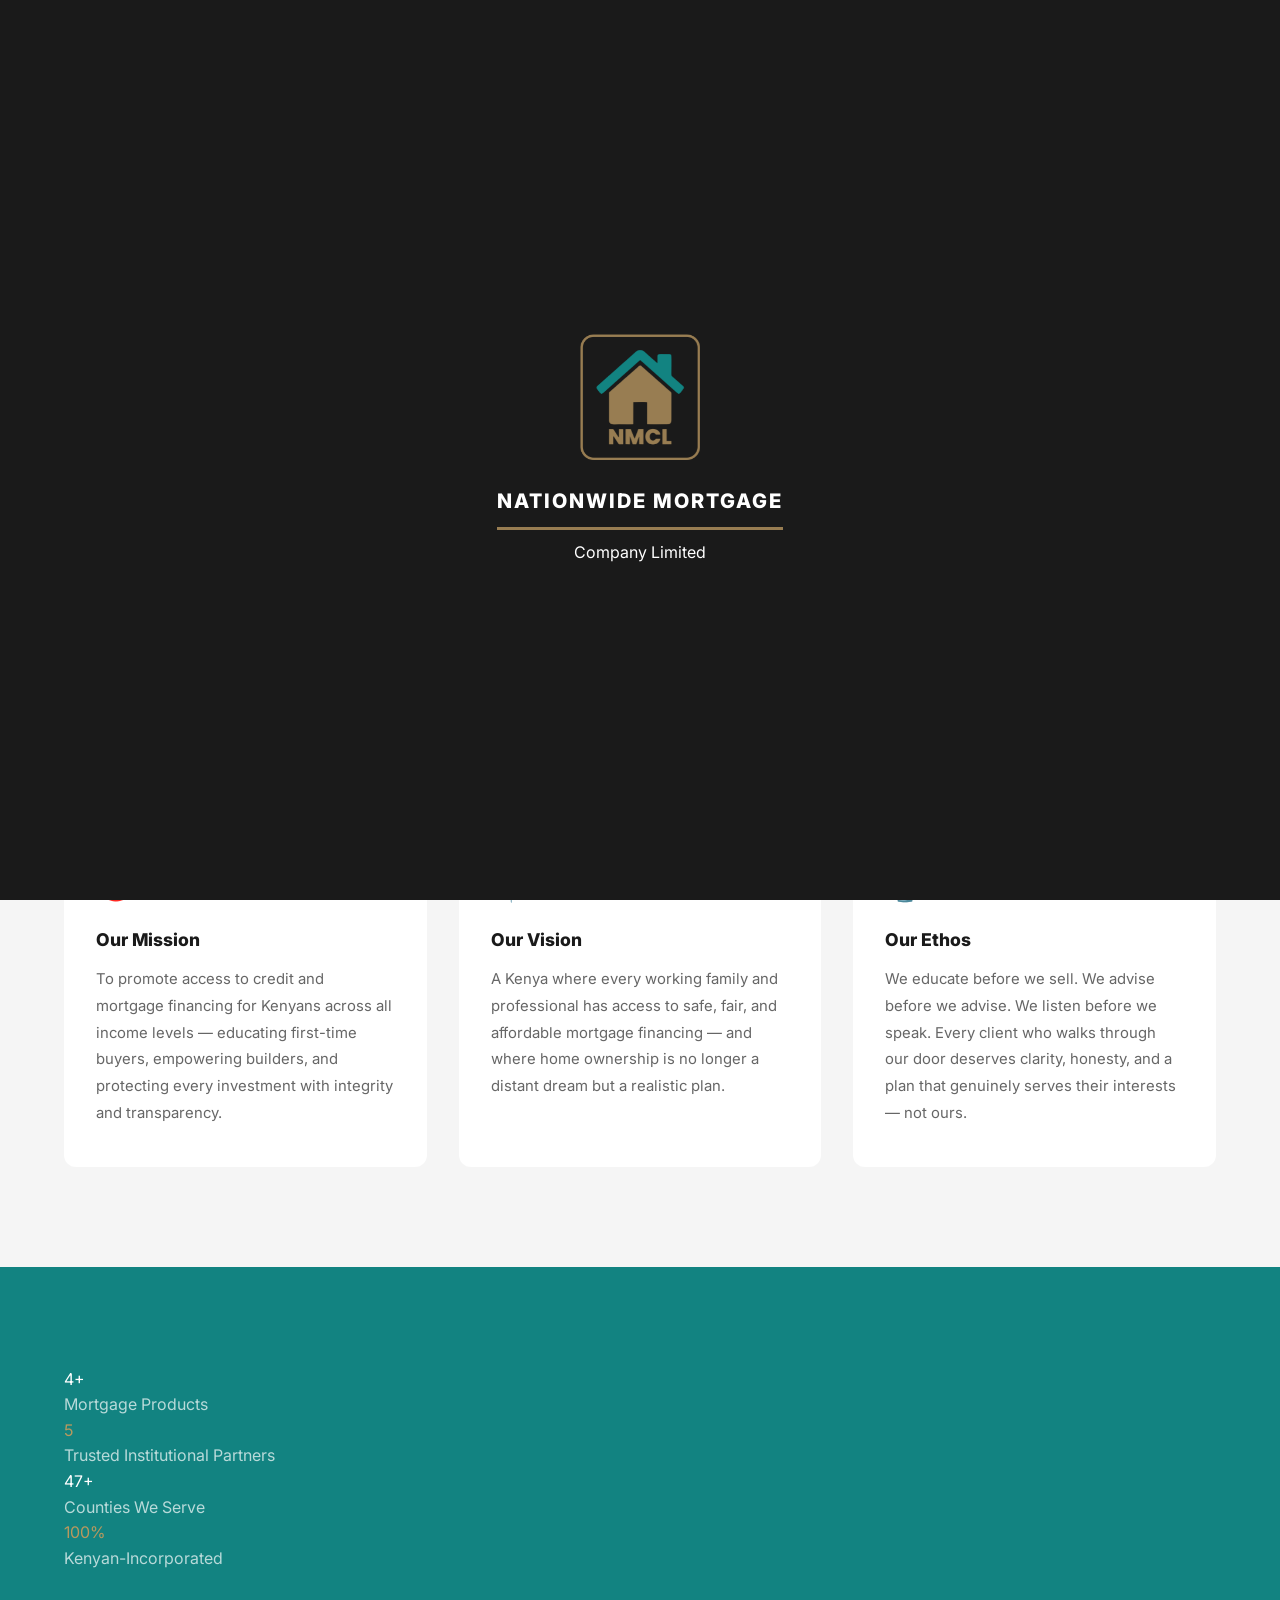
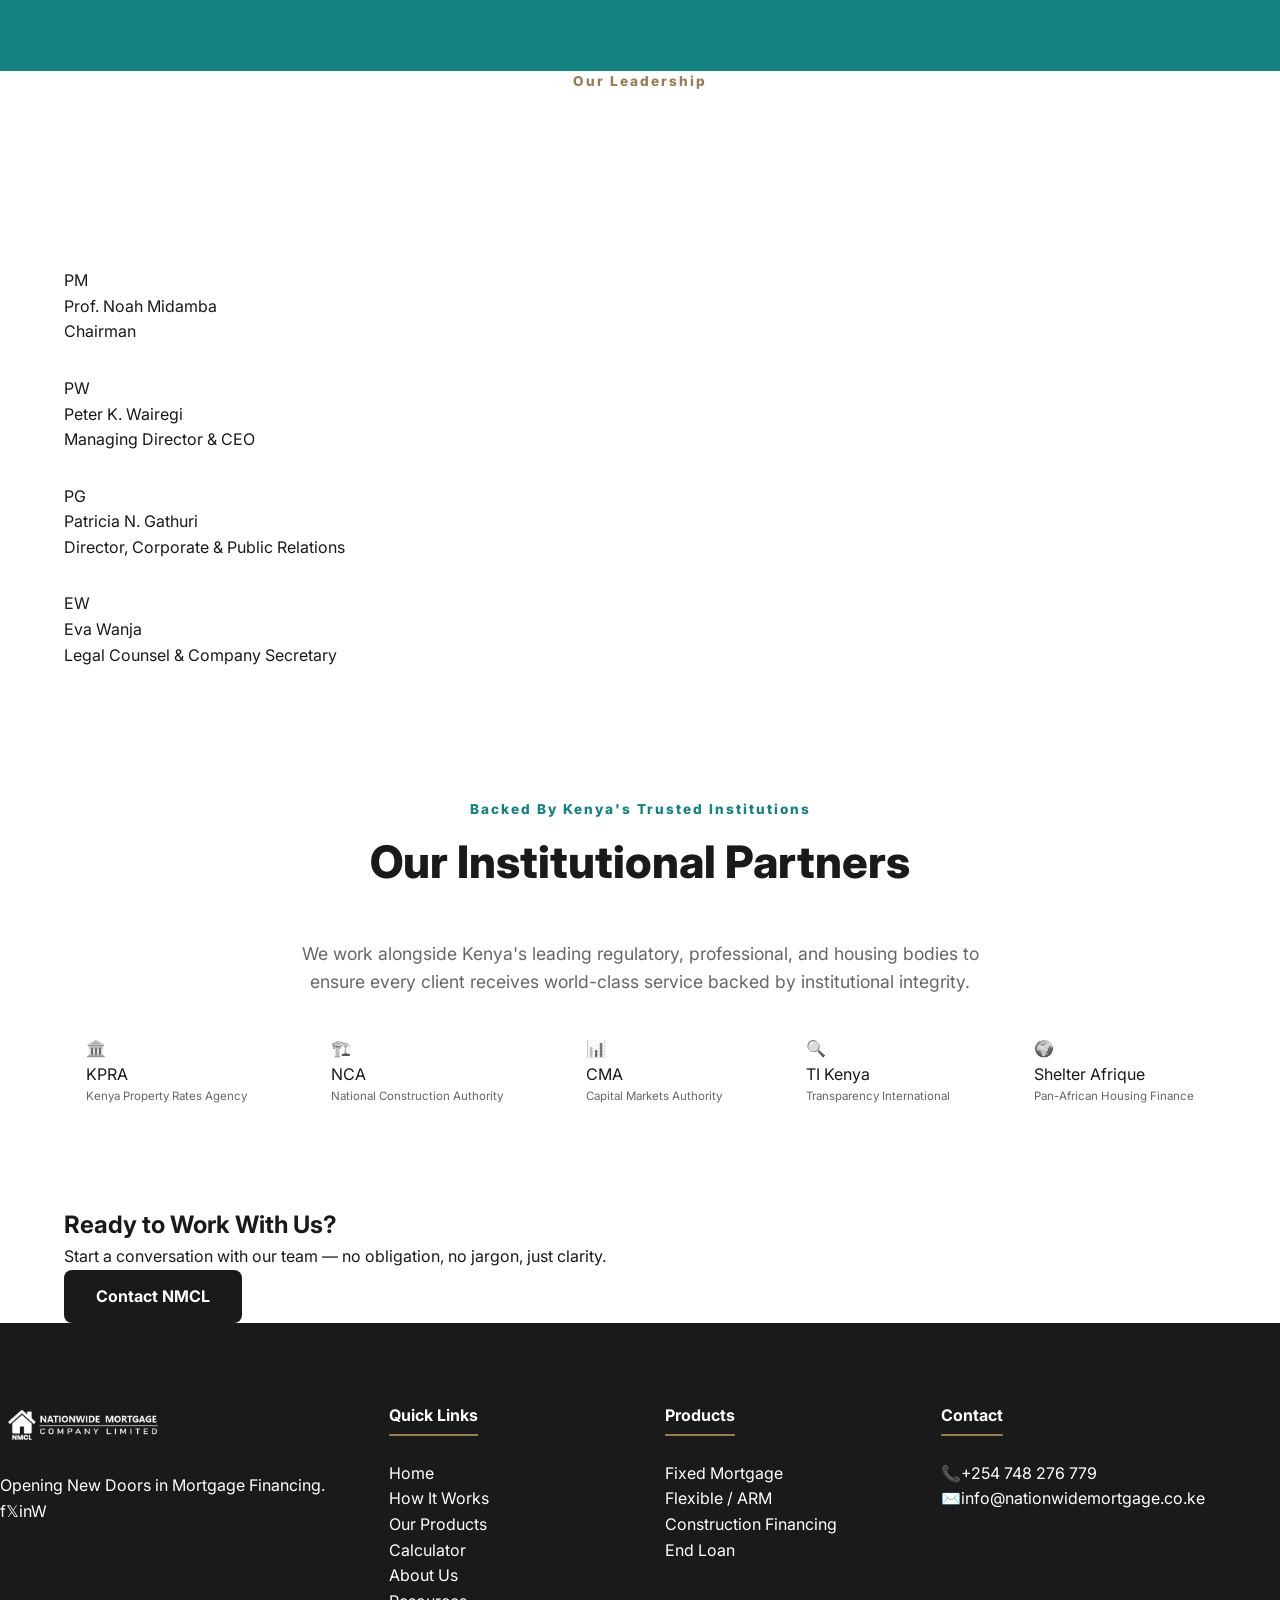
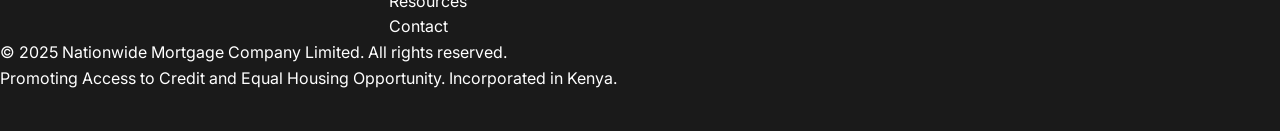
==== about.html @ 0393cfd6 "Initial commit" ====
<!DOCTYPE html>
<html lang="en">
<head>
  <meta charset="UTF-8" />
  <meta name="viewport" content="width=device-width, initial-scale=1.0" />
  <title>About Us – Nationwide Mortgage Company Limited (NMCL)</title>
  <meta name="description" content="Learn about NMCL's mission, leadership, and our commitment to helping Kenyans own homes through affordable mortgage solutions." />
  <link rel="icon" href="assets/Main logo load.png" type="image/png" />
  <link rel="stylesheet" href="css/style.css" />
  <link rel="preconnect" href="https://fonts.googleapis.com">
  <link rel="preconnect" href="https://fonts.gstatic.com" crossorigin>
  <link href="https://fonts.googleapis.com/css2?family=Inter:wght@400;500;600;700;800&family=Poppins:wght@400;500;600;700;800&display=swap" rel="stylesheet">
</head>
<body>

<!-- ░░ PAGE LOADER ░░ -->
<div id="page-loader" role="status" aria-label="Loading">
  <div class="loader-logo-wrap">
    <img src="assets/Main logo load.png" alt="NMCL Logo" class="loader-main-img">
    <div class="loader-name-wrap">
      <div class="loader-company-line">Nationwide Mortgage</div>
      <span class="loader-underline"></span>
      <div class="loader-limited">Company Limited</div>
    </div>
  </div>
</div>

<!-- ░░ NAVIGATION ░░ -->
<nav id="navbar" role="navigation" aria-label="Main navigation">
  <div class="nav-inner">
    <a href="index.html" class="nav-logo" aria-label="NMCL Home">
      <img src="assets/Logo 2.png" alt="NMCL" />
    </a>
    <div class="nav-links">
      <a href="index.html">Home</a>
      <a href="how-it-works.html">How It Works</a>
      <a href="products.html">Our Products</a>
      <a href="about.html" class="active">About Us</a>
      <a href="resources.html">Resources</a>
      <a href="contact.html">Contact Us</a>
    </div>
    <div class="nav-actions">
      <a href="contact.html#qualify" class="btn-gold nav-cta">Check If I Qualify</a>
      <a href="calculator.html" class="btn-teal-outline nav-cta">Calculator</a>
    </div>
    <button class="hamburger" id="hamburger" aria-label="Open menu" aria-expanded="false">
      <span></span><span></span><span></span>
    </button>
  </div>
</nav>

<div class="mobile-menu" id="mobile-menu">
  <a href="index.html">Home</a>
  <a href="how-it-works.html">How It Works</a>
  <a href="products.html">Our Products</a>
  <a href="about.html" class="active">About Us</a>
  <a href="resources.html">Resources</a>
  <a href="contact.html">Contact</a>
  <div class="mobile-menu-actions">
    <a href="contact.html#qualify" class="btn-gold">Check If I Qualify</a>
    <a href="calculator.html" class="btn-teal-outline">Calculator</a>
  </div>
</div>

<main>
  <!-- PAGE HEADER -->
            <div style="font-size:0.85rem;font-weight:600;opacity:0.8;">Incorporated in Kenya</div>
          </div>
          <div style="background:var(--gold);border-radius:var(--radius);padding:32px 24px;color:var(--white);text-align:center;">
            <div style="font-size:2.5rem;font-weight:900;margin-bottom:8px;">🏠</div>
            <div style="font-size:0.85rem;font-weight:600;opacity:0.85;">First-Time Buyer Focus</div>
          </div>
          <div style="background:var(--grey-bg);border-radius:var(--radius);padding:32px 24px;text-align:center;">
            <div style="font-size:2.5rem;font-weight:900;margin-bottom:8px;">📚</div>
            <div style="font-size:0.85rem;font-weight:600;color:var(--grey-text);">Education First</div>
          </div>
          <div style="background:var(--dark);border-radius:var(--radius);padding:32px 24px;color:var(--white);text-align:center;">
            <div style="font-size:2.5rem;font-weight:900;margin-bottom:8px;">🛡️</div>
            <div style="font-size:0.85rem;font-weight:600;opacity:0.8;">Fully Protected</div>
          </div>
        </div>
      </div>
    </div>
  </section>

  <!-- MISSION VISION ETHOS -->
  <section class="section" style="background:var(--grey-bg);">
    <div class="container">
      <div class="text-center reveal">
        <p class="section-label">Our Foundation</p>
        <h2 class="section-title">Mission, Vision &amp; Ethos</h2>
      </div>
      <div style="display:grid;grid-template-columns:repeat(3,1fr);gap:32px;margin-top:48px;" class="reveal">
        <div style="background:var(--white);border-radius:var(--radius);padding:40px 32px;border-top:4px solid var(--teal);">
          <div style="font-size:2rem;margin-bottom:16px;">🎯</div>
          <h3 style="font-size:1.1rem;font-weight:800;color:var(--dark);margin-bottom:12px;">Our Mission</h3>
          <p style="color:var(--grey-text);line-height:1.8;font-size:0.93rem;">To promote access to credit and mortgage financing for Kenyans across all income levels — educating first-time buyers, empowering builders, and protecting every investment with integrity and transparency.</p>
        </div>
        <div style="background:var(--white);border-radius:var(--radius);padding:40px 32px;border-top:4px solid var(--gold);">
          <div style="font-size:2rem;margin-bottom:16px;">🔭</div>
          <h3 style="font-size:1.1rem;font-weight:800;color:var(--dark);margin-bottom:12px;">Our Vision</h3>
          <p style="color:var(--grey-text);line-height:1.8;font-size:0.93rem;">A Kenya where every working family and professional has access to safe, fair, and affordable mortgage financing — and where home ownership is no longer a distant dream but a realistic plan.</p>
        </div>
        <div style="background:var(--white);border-radius:var(--radius);padding:40px 32px;border-top:4px solid var(--dark);">
          <div style="font-size:2rem;margin-bottom:16px;">⚖️</div>
          <h3 style="font-size:1.1rem;font-weight:800;color:var(--dark);margin-bottom:12px;">Our Ethos</h3>
          <p style="color:var(--grey-text);line-height:1.8;font-size:0.93rem;">We educate before we sell. We advise before we advise. We listen before we speak. Every client who walks through our door deserves clarity, honesty, and a plan that genuinely serves their interests — not ours.</p>
        </div>
      </div>
    </div>
  </section>

  <!-- STATS -->
  <section class="section" style="background:var(--teal);">
    <div class="container">
      <div class="stats-grid">
        <div class="stat-box reveal reveal-delay-1">
          <div class="stat-number" data-target="4" data-suffix="+" style="color:var(--white);">4+</div>
          <div class="stat-label" style="color:rgba(255,255,255,0.7);">Mortgage Products</div>
        </div>
        <div class="stat-box reveal reveal-delay-2">
          <div class="stat-number" data-target="5" data-suffix="" style="color:var(--gold-light);">5</div>
          <div class="stat-label" style="color:rgba(255,255,255,0.7);">Trusted Institutional Partners</div>
        </div>
        <div class="stat-box reveal reveal-delay-3">
          <div class="stat-number" data-target="47" data-suffix="+" style="color:var(--white);">47+</div>
          <div class="stat-label" style="color:rgba(255,255,255,0.7);">Counties We Serve</div>
        </div>
        <div class="stat-box reveal reveal-delay-4">
          <div class="stat-number" data-target="100" data-suffix="%" style="color:var(--gold-light);">100%</div>
          <div class="stat-label" style="color:rgba(255,255,255,0.7);">Kenyan-Incorporated</div>
        </div>
      </div>
    </div>
  </section>

  <!-- TEAM -->
  <section class="team-section" id="team">
    <div class="container">
      <div class="text-center reveal">
        <p class="section-label" style="color:var(--gold);">Our Leadership</p>
        <h2 class="section-title" style="color:var(--white);">Meet the Team Behind NMCL</h2>
        <p class="section-sub" style="color:rgba(255,255,255,0.6);margin:0 auto;">Experienced leaders committed to making mortgage financing work for every Kenyan.</p>
      </div>
      <div class="team-grid">
        <div class="team-card reveal reveal-delay-1">
          <div class="team-photo">PM</div>
          <div class="team-name">Prof. Noah Midamba</div>
          <div class="team-title">Chairman</div>
          <p style="font-size:0.82rem;color:rgba(255,255,255,0.5);margin-top:10px;line-height:1.6;">Providing strategic oversight and institutional direction for NMCL's growth and governance.</p>
        </div>
        <div class="team-card reveal reveal-delay-2">
          <div class="team-photo">PW</div>
          <div class="team-name">Peter K. Wairegi</div>
          <div class="team-title">Managing Director &amp; CEO</div>
          <p style="font-size:0.82rem;color:rgba(255,255,255,0.5);margin-top:10px;line-height:1.6;">Leading NMCL's daily operations, product development, and mission to expand access to mortgage credit in Kenya.</p>
        </div>
        <div class="team-card reveal reveal-delay-3">
          <div class="team-photo">PG</div>
          <div class="team-name">Patricia N. Gathuri</div>
          <div class="team-title">Director, Corporate &amp; Public Relations</div>
          <p style="font-size:0.82rem;color:rgba(255,255,255,0.5);margin-top:10px;line-height:1.6;">Driving NMCL's brand, stakeholder relationships, and public engagement across Kenya.</p>
        </div>
        <div class="team-card reveal reveal-delay-4">
          <div class="team-photo">EW</div>
          <div class="team-name">Eva Wanja</div>
          <div class="team-title">Legal Counsel &amp; Company Secretary</div>
          <p style="font-size:0.82rem;color:rgba(255,255,255,0.5);margin-top:10px;line-height:1.6;">Ensuring full legal compliance, governance integrity, and client protection across all NMCL operations.</p>
        </div>
      </div>
    </div>
  </section>

  <!-- PARTNERS -->
  <section class="section" style="background:var(--white);">
    <div class="container">
      <div class="text-center reveal">
        <p class="section-label">Backed By Kenya's Trusted Institutions</p>
        <h2 class="section-title">Our Institutional Partners</h2>
        <p class="section-sub">We work alongside Kenya's leading regulatory, professional, and housing bodies to ensure every client receives world-class service backed by institutional integrity.</p>
      </div>
      <div class="partners-strip reveal" style="margin-top:40px;">
        <div class="partner-badge"><div class="partner-icon">🏛️</div><div class="partner-name">KPRA</div><div style="font-size:0.72rem;color:var(--grey-text);text-align:center;">Kenya Property Rates Agency</div></div>
        <div class="partner-badge"><div class="partner-icon">🏗️</div><div class="partner-name">NCA</div><div style="font-size:0.72rem;color:var(--grey-text);text-align:center;">National Construction Authority</div></div>
        <div class="partner-badge"><div class="partner-icon">📊</div><div class="partner-name">CMA</div><div style="font-size:0.72rem;color:var(--grey-text);text-align:center;">Capital Markets Authority</div></div>
        <div class="partner-badge"><div class="partner-icon">🔍</div><div class="partner-name">TI Kenya</div><div style="font-size:0.72rem;color:var(--grey-text);text-align:center;">Transparency International</div></div>
        <div class="partner-badge"><div class="partner-icon">🌍</div><div class="partner-name">Shelter Afrique</div><div style="font-size:0.72rem;color:var(--grey-text);text-align:center;">Pan-African Housing Finance</div></div>
      </div>
    </div>
  </section>

  <!-- CTA -->
  <section class="cta-section">
    <div class="container reveal">
      <h2>Ready to Work With Us?</h2>
      <p>Start a conversation with our team — no obligation, no jargon, just clarity.</p>
      <a href="contact.html" class="btn-dark">Contact NMCL</a>
    </div>
  </section>

  <!-- FOOTER -->
  <footer class="footer">
    <div class="footer-grid">
      <div><div class="footer-logo"><img src="assets/Logo 2.png" alt="NMCL" style="filter:brightness(0) invert(1);height:44px;" /></div><p class="footer-tagline">Opening New Doors in Mortgage Financing.</p><div class="footer-social"><a href="#" class="social-btn">f</a><a href="#" class="social-btn">𝕏</a><a href="#" class="social-btn">in</a><a href="#" class="social-btn">W</a></div></div>
      <div class="footer-col"><h4>Quick Links</h4><ul><li><a href="index.html">Home</a></li><li><a href="how-it-works.html">How It Works</a></li><li><a href="products.html">Our Products</a></li><li><a href="calculator.html">Calculator</a></li><li><a href="about.html" class="active">About Us</a></li><li><a href="resources.html">Resources</a></li><li><a href="contact.html">Contact</a></li></ul></div>
      <div class="footer-col"><h4>Products</h4><ul><li><a href="products.html#fixed">Fixed Mortgage</a></li><li><a href="products.html#flexible">Flexible / ARM</a></li><li><a href="products.html#construction">Construction Financing</a></li><li><a href="products.html#end-loan">End Loan</a></li></ul></div>
      <div class="footer-col"><h4>Contact</h4><div class="footer-contact-item"><span class="icon">📞</span><span>+254 748 276 779</span></div><div class="footer-contact-item"><span class="icon">✉️</span><span>info@nationwidemortgage.co.ke</span></div></div>
    </div>
    <div class="footer-bottom">
      <p class="footer-copy">&copy; 2025 Nationwide Mortgage Company Limited. All rights reserved.</p>
      <p class="footer-disclaimer">Promoting Access to Credit and Equal Housing Opportunity. Incorporated in Kenya.</p>
    </div>
  </footer>

  <script src="js/main.js"></script>
</body>
</html>
---- css/style.css ----
/* ========================================
   NMCL – Nationwide Mortgage Company Limited
   Modern Premium Stylesheet (Levix Inspired)
   ======================================== */

/* ── CSS Variables ── */
:root {
  --gold:        #987D52;
  --gold-light:  #b8995e;
  --teal:        #128381;
  --teal-light:  #1a9e9c;
  --teal-dark:   #0d6160;
  --dark:        #1A1A1A;
  --grey-bg:     #F5F5F5;
  --grey-mid:    #E0E0E0;
  --grey-text:   #666666;
  --white:       #FFFFFF;
  --font-main:   'Inter', 'Poppins', sans-serif;
  --radius:      12px;
  --radius-sm:   8px;
  --shadow:      0 10px 30px rgba(0,0,0,0.08);
  --transition:  all 0.3s cubic-bezier(.4,0,.2,1);
}

/* ── Reset ── */
*, *::before, *::after { box-sizing: border-box; margin: 0; padding: 0; }
html { scroll-behavior: smooth; }
body {
  font-family: var(--font-main);
  color: var(--dark);
  background: var(--white);
  line-height: 1.6;
  overflow-x: hidden;
}
img { max-width: 100%; height: auto; display: block; }
a { text-decoration: none; color: inherit; transition: var(--transition); }
ul { list-style: none; }
button { cursor: pointer; border: none; outline: none; }

/* ── Utilities ── */
.container { max-width: 1200px; margin: 0 auto; padding: 0 24px; }
.section { padding: 100px 0; }
.text-center { text-align: center; }
.reveal { opacity: 0; transform: translateY(30px); transition: 0.8s ease-out; }
.reveal.visible { opacity: 1; transform: translateY(0); }

/* ── Buttons ── */
.btn-gold {
  background: var(--gold);
  color: var(--white);
  padding: 14px 30px;
  border-radius: var(--radius-sm);
  font-weight: 700;
  display: inline-block;
}
.btn-gold:hover { background: var(--gold-light); transform: translateY(-3px); box-shadow: 0 10px 20px rgba(152,125,82,0.3); }

.btn-teal-outline {
  border: 2px solid var(--teal);
  color: var(--teal);
  padding: 12px 28px;
  border-radius: var(--radius-sm);
  font-weight: 700;
  display: inline-block;
}
.btn-teal-outline:hover { background: var(--teal); color: var(--white); transform: translateY(-3px); }
.btn-teal-outline.white { border-color: rgba(255,255,255,0.4); color: white; }
.btn-teal-outline.white:hover { border-color: var(--teal); background: var(--teal); }

.btn-dark {
  background: var(--dark);
  color: var(--white);
  padding: 14px 32px;
  border-radius: var(--radius-sm);
  font-weight: 700;
  display: inline-block;
}
.btn-dark:hover { background: #333; transform: translateY(-3px); }

/* ── PAGE LOADER ── */
#page-loader {
  position: fixed;
  inset: 0;
  background: var(--dark);
  display: flex;
  flex-direction: column;
  align-items: center;
  justify-content: center;
  z-index: 9999;
  transition: opacity 0.8s ease, visibility 0.8s ease;
}
#page-loader.fade-out { opacity: 0; visibility: hidden; }

.loader-logo-wrap {
  display: flex;
  flex-direction: column;
  align-items: center;
  justify-content: center;
  text-align: center;
}
.loader-main-img {
  animation: logoReveal 1.5s ease-out forwards;
  display: block;
  margin: 0 auto 24px;
  width: 120px;
}
@keyframes logoReveal {
  from { opacity: 0; transform: scale(0.9); }
  to { opacity: 1; transform: scale(1); }
}

.loader-name-wrap { color: white; overflow: hidden; margin: 0 auto; }
.loader-company-line { font-size: 1.25rem; font-weight: 800; letter-spacing: 2px; text-transform: uppercase; }
.loader-underline { display: block; height: 3px; background: var(--gold); width: 0; margin: 10px auto; animation: underline 1s ease 1.2s forwards; }
@keyframes underline { to { width: 100%; } }

/* ── NAVIGATION ── */
#navbar {
  position: fixed;
  top: 0; width: 100%;
  padding: 20px 0;
  z-index: 1000;
  transition: var(--transition);
}
#navbar.scrolled {
  background: rgba(255,255,255,0.95);
  backdrop-filter: blur(10px);
  padding: 12px 0;
  box-shadow: 0 4px 20px rgba(0,0,0,0.05);
}
.nav-inner { display: flex; align-items: center; justify-content: space-between; max-width: 1200px; margin: 0 auto; padding: 0 24px; }
.nav-logo img { height: 45px; }
.nav-links { display: flex; gap: 30px; }
.nav-links a { font-weight: 600; color: var(--dark); font-size: 0.95rem; }
.nav-links a:hover, .nav-links a.active { color: var(--teal); }
.nav-actions { display: flex; gap: 15px; }

/* ── HERO ── */
.hero {
  height: 100vh;
  display: flex;
  align-items: center;
  position: relative;
  background: #0d1a1a;
  color: white;
}
.hero-overlay {
  position: absolute;
  inset: 0;
  background: url('../assets/hero-bg.jpg') center/cover no-repeat;
  opacity: 0.3;
}
.hero-content { position: relative; z-index: 2; text-align: center; }
.hero h1 { font-size: clamp(2.5rem, 6vw, 4.5rem); font-weight: 800; line-height: 1.1; margin-bottom: 25px; }
.hero h1 .accent { color: var(--gold); }
.hero p { font-size: 1.25rem; opacity: 0.9; max-width: 650px; margin: 0 auto 40px; }
.hero-actions { display: flex; gap: 20px; justify-content: center; }

.scroll-arrow { position: absolute; bottom: 30px; left: 50%; transform: translateX(-50%); animation: bounce 2s infinite; cursor: pointer; opacity: 0.6; }
@keyframes bounce { 0%, 20%, 50%, 80%, 100% {transform: translateY(0) translateX(-50%);} 40% {transform: translateY(-10px) translateX(-50%);} 60% {transform: translateY(-5px) translateX(-50%);} }

/* ── TRUST BAR ── */
.trust-bar { background: var(--teal); color: white; padding: 25px 0; }
.trust-bar-inner { display: flex; justify-content: space-between; flex-wrap: wrap; gap: 20px; align-items: center; }
.trust-item { display: flex; align-items: center; gap: 10px; font-weight: 500; font-size: 0.9rem; }
.trust-divider { width: 1px; height: 25px; background: rgba(255,255,255,0.2); }

/* ── SECTION TITLES ── */
.section-label { color: var(--teal); font-weight: 800; letter-spacing: 2px; margin-bottom: 15px; font-size: 0.85rem; }
.section-title { font-size: clamp(1.8rem, 4vw, 2.8rem); font-weight: 800; line-height: 1.2; margin-bottom: 50px; }
.section-sub { font-size: 1.1rem; color: var(--grey-text); max-width: 700px; margin: 0 auto 40px; }

/* ── HOW IT WORKS ── */
.steps-grid { display: grid; grid-template-columns: repeat(3, 1fr); gap: 40px; }
.step-card {
  text-align: center;
  padding: 50px 30px;
  background: white;
  border-radius: var(--radius);
  box-shadow: var(--shadow);
  transition: var(--transition);
}
.step-card:hover { transform: translateY(-10px); }
.step-icon { font-size: 2.5rem; margin-bottom: 25px; }
.step-card h3 { margin-bottom: 15px; font-size: 1.25rem; font-weight: 700; color: var(--teal); }
.step-card p { color: var(--grey-text); }

/* ── PRODUCTS ── */
.products-grid { display: grid; grid-template-columns: repeat(2, 1fr); gap: 30px; }
.product-card {
  background: white;
  padding: 40px;
  border-radius: var(--radius);
  transition: var(--transition);
  border: 1px solid var(--grey-mid);
}
.product-card:hover { box-shadow: var(--shadow); border-color: transparent; transform: translateY(-5px); }
.product-icon { font-size: 2rem; margin-bottom: 20px; }
.product-card h3 { margin-bottom: 15px; font-size: 1.3rem; }
.product-card p { color: var(--grey-text); margin-bottom: 20px; }
.learn-more { color: var(--teal); font-weight: 700; display: flex; align-items: center; gap: 8px; }
.learn-more:after { content: '→'; transition: 0.3s; }
.learn-more:hover:after { transform: translateX(5px); }

/* ── CALCULATOR ── */
.calculator-section {
  position: relative;
  overflow: hidden;
}
.calc-form {
  background: rgba(255,255,255,0.05);
  border: 1px solid rgba(255,255,255,0.1);
  backdrop-filter: blur(10px);
  padding: 50px;
  border-radius: 20px;
  max-width: 900px;
  margin: 0 auto;
}
.calc-grid { display: grid; grid-template-columns: repeat(2, 1fr); gap: 30px; margin-bottom: 40px; }
.calc-field label { display: block; margin-bottom: 10px; font-weight: 600; font-size: 0.9rem; }
.calc-field input, .calc-field select {
  width: 100%;
  padding: 15px;
  border-radius: var(--radius-sm);
  border: 1px solid rgba(255,255,255,0.2);
  background: rgba(255,255,255,0.1);
  color: white;
  font-size: 1rem;
}
.calc-field select option { color: black; }

.calc-results-main {
  display: grid;
  grid-template-columns: repeat(3, 1fr);
  gap: 20px;
  border-top: 1px solid rgba(255,255,255,0.1);
  padding-top: 40px;
}
.result-box { text-align: center; }
.result-box span { font-size: 0.8rem; text-transform: uppercase; letter-spacing: 1px; opacity: 0.7; }
.result-value { font-size: 1.5rem; font-weight: 800; margin-top: 10px; color: var(--gold); }

/* ── WHY CHOOSE NMCL ── */
.features-grid { display: grid; grid-template-columns: repeat(3, 1fr); gap: 40px; }
.feature-block { text-align: center; }
.feature-icon { font-size: 3rem; margin-bottom: 25px; opacity: 0.9; }
.feature-block h3 { margin-bottom: 15px; }

/* ── AUDIENCE ── */
.audience-grid-revised { display: grid; grid-template-columns: repeat(3, 1fr); gap: 30px; }
.audience-card-full {
  background: white;
  padding: 50px 35px;
  border-radius: var(--radius);
  text-align: center;
  transition: var(--transition);
}
.audience-card-full:hover { transform: translateY(-10px); box-shadow: var(--shadow); }
.aud-icon { font-size: 3rem; margin-bottom: 25px; }
.audience-card-full h3 { margin-bottom: 15px; }
.audience-card-full p { color: var(--grey-text); margin-bottom: 30px; }
.btn-gold-sm { background: var(--gold); color: white; padding: 10px 20px; border-radius: 5px; font-weight: 700; font-size: 0.85rem; }

/* ── PARTNERS ── */
.partners-strip {
  display: flex;
  justify-content: space-around;
  align-items: center;
  flex-wrap: wrap;
  gap: 40px;
  margin-top: 40px;
  opacity: 0.5;
  filter: grayscale(1);
}
.partner-logo { font-weight: 800; font-size: 1.2rem; }

/* ── TEAM ── */
.team-grid-small { display: grid; grid-template-columns: repeat(4, 1fr); gap: 20px; }
.team-member-card {
  background: #222;
  padding: 30px 20px;
  border-radius: var(--radius);
  text-align: center;
  border: 1px solid #333;
}
.team-member-card h4 { margin-bottom: 5px; color: var(--gold); }

/* ── TESTIMONIALS ── */
.testimonial-carousel-home { max-width: 800px; margin: 0 auto; position: relative; height: 180px; }
.testimonial-item {
  position: absolute;
  top: 0; left: 0; width: 100%;
  opacity: 0; visibility: hidden;
  transition: 0.5s;
  text-align: center;
}
.testimonial-item.active { opacity: 1; visibility: visible; }
.testimonial-item p { font-size: 1.4rem; font-style: italic; margin-bottom: 20px; }
.testimonial-item span { font-weight: 700; color: var(--gold); }
.carousel-dots-home { display: flex; justify-content: center; gap: 10px; margin-top: 30px; }
.carousel-dots-home .dot { width: 8px; height: 8px; background: rgba(255,255,255,0.3); border-radius: 50%; cursor: pointer; }
.carousel-dots-home .dot.active { background: white; }

/* ── FOOTER ── */
.footer { background: var(--dark); color: white; padding: 80px 0 40px; }
.footer-grid { display: grid; grid-template-columns: 1.5fr 1fr 1fr 1.5fr; gap: 50px; }
.footer-logo { height: 50px; margin-bottom: 20px; }
.footer-logo { filter: brightness(0) invert(1); }
.footer h4 { margin-bottom: 25px; border-bottom: 2px solid var(--gold); display: inline-block; padding-bottom: 5px; }
.footer-links ul li { margin-bottom: 10px; }
.footer-links ul li a:hover { color: var(--gold); }
.footer-contact p { margin-bottom: 10px; opacity: 0.8; }
.footer-disclaimer p { font-size: 0.85rem; opacity: 0.6; line-height: 1.8; }

/* ── Responsive ── */
@media (max-width: 992px) {
  .steps-grid, .products-grid, .features-grid, .audience-grid-revised, .team-grid-small, .footer-grid { grid-template-columns: repeat(2, 1fr); }
  .calc-grid { grid-template-columns: 1fr; }
}
@media (max-width: 768px) {
  .nav-links, .nav-actions { display: none; }
  .hamburger { display: block; }
  .hero h1 { font-size: 2.8rem; }
  .steps-grid, .products-grid, .features-grid, .audience-grid-revised, .team-grid-small, .footer-grid { grid-template-columns: 1fr; }
  .calc-results-main { grid-template-columns: 1fr; }
}
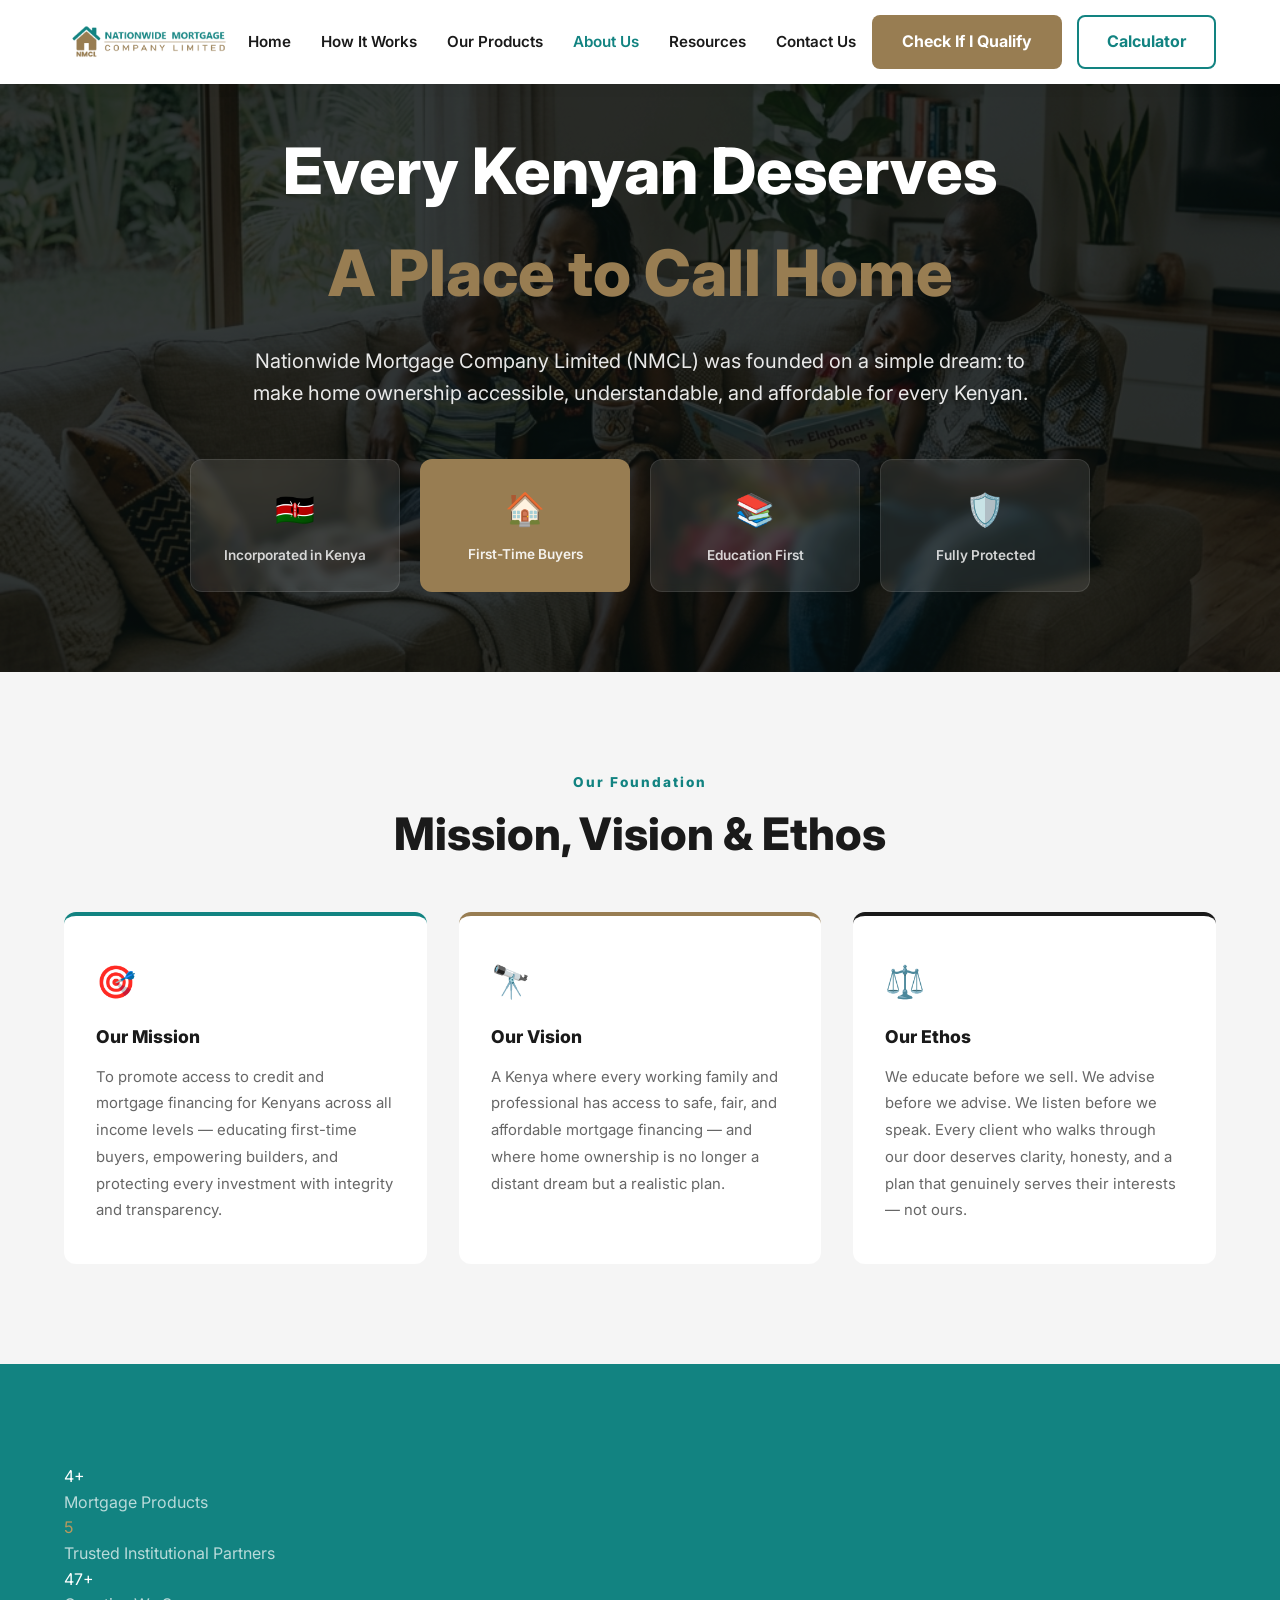
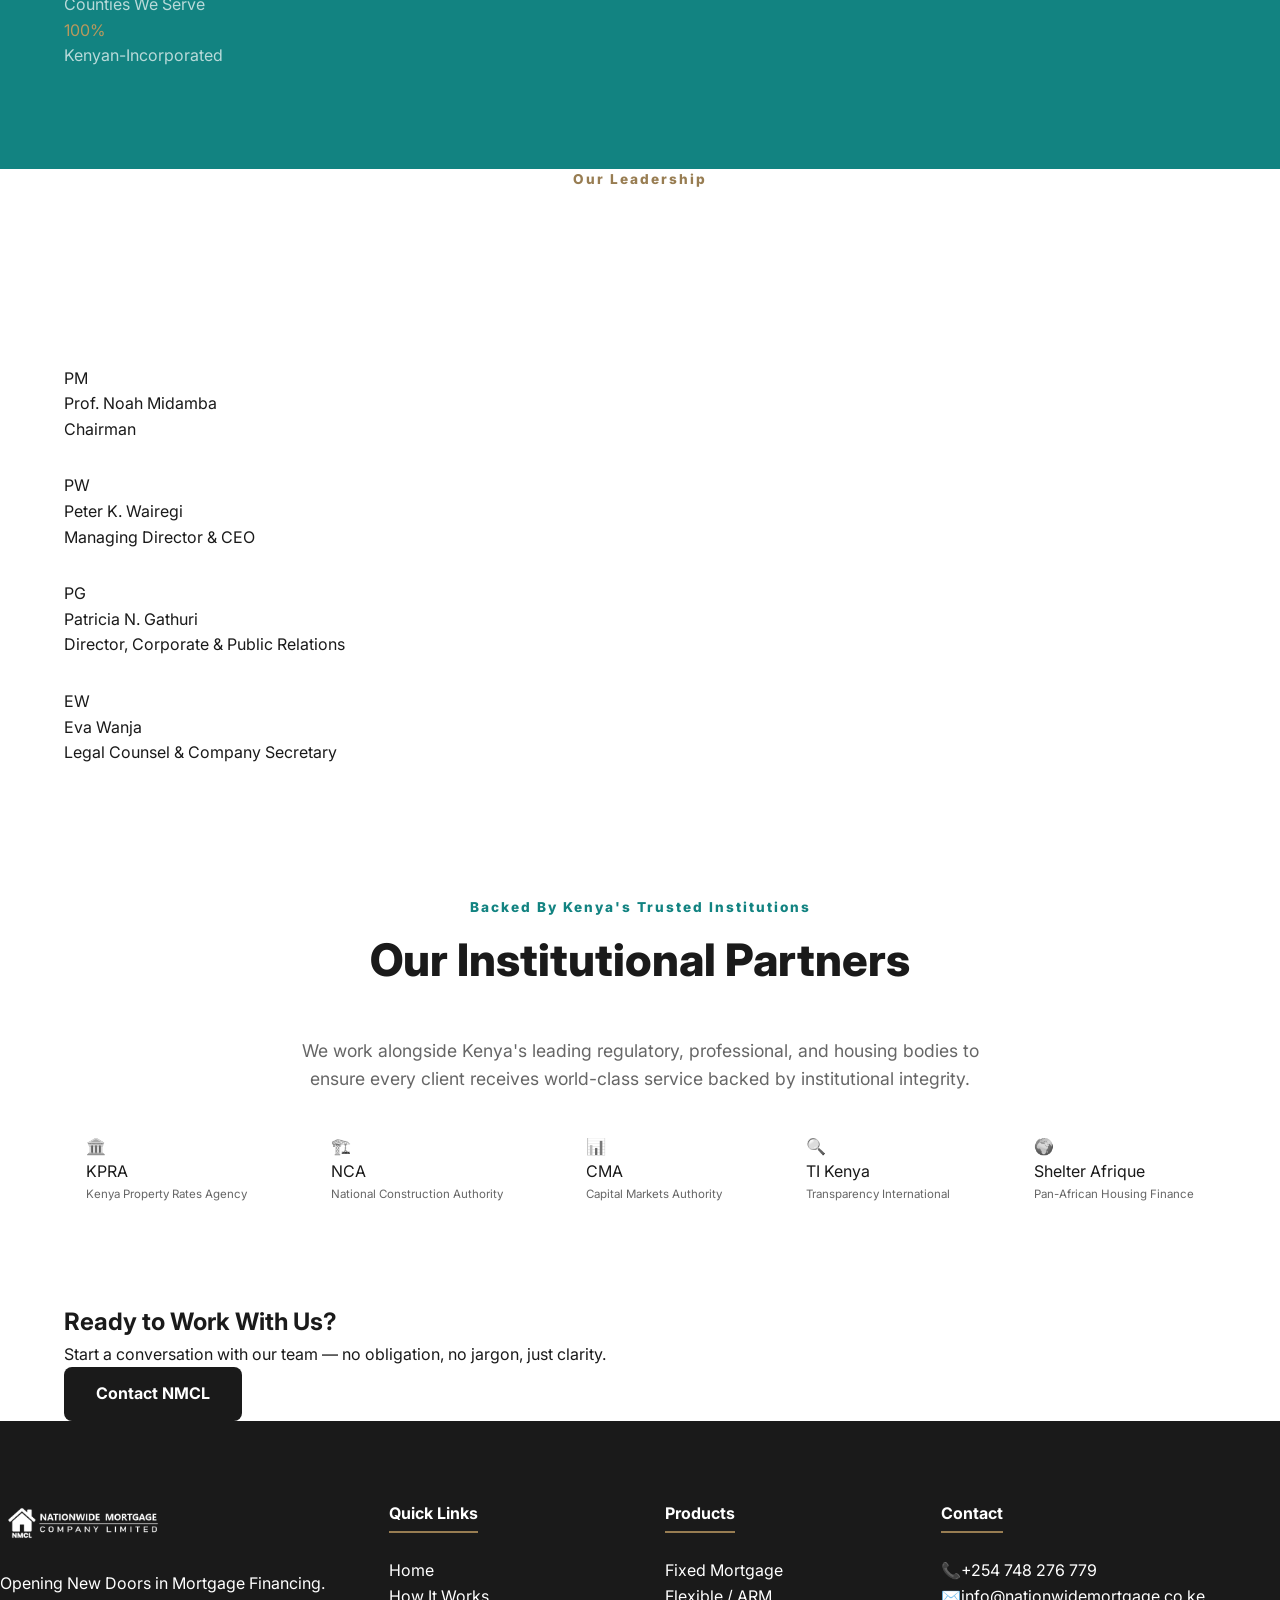
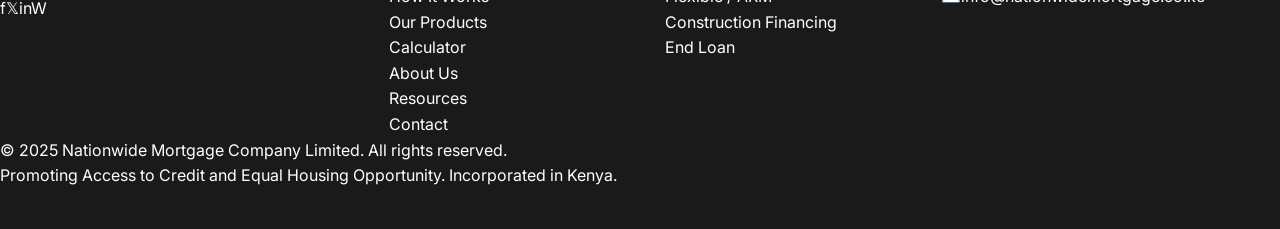
==== commit a25ae4fb: "Complete NMCL Website Revamp: Fixed navigation transparency, added standalone interactve KYC forms, " ====
--- a/about.html
+++ b/about.html
@@ -64,19 +64,29 @@
 
 <main>
   <!-- PAGE HEADER -->
-            <div style="font-size:0.85rem;font-weight:600;opacity:0.8;">Incorporated in Kenya</div>
-          </div>
-          <div style="background:var(--gold);border-radius:var(--radius);padding:32px 24px;color:var(--white);text-align:center;">
-            <div style="font-size:2.5rem;font-weight:900;margin-bottom:8px;">🏠</div>
-            <div style="font-size:0.85rem;font-weight:600;opacity:0.85;">First-Time Buyer Focus</div>
-          </div>
-          <div style="background:var(--grey-bg);border-radius:var(--radius);padding:32px 24px;text-align:center;">
-            <div style="font-size:2.5rem;font-weight:900;margin-bottom:8px;">📚</div>
-            <div style="font-size:0.85rem;font-weight:600;color:var(--grey-text);">Education First</div>
-          </div>
-          <div style="background:var(--dark);border-radius:var(--radius);padding:32px 24px;color:var(--white);text-align:center;">
-            <div style="font-size:2.5rem;font-weight:900;margin-bottom:8px;">🛡️</div>
-            <div style="font-size:0.85rem;font-weight:600;opacity:0.8;">Fully Protected</div>
+  <section class="section about-hero" style="background:#0d1a1a; color:white; padding: 120px 0 80px; position: relative; overflow: hidden;">
+    <div style="position: absolute; inset: 0; background: linear-gradient(rgba(0,0,0,0.7), rgba(0,0,0,0.7)), url('assets/family-living-room.png') center/cover no-repeat; opacity: 0.6;"></div>
+    <div class="container" style="position: relative; z-index: 2;">
+      <div class="text-center reveal">
+        <h1 style="font-size: clamp(2.5rem, 5vw, 4rem); font-weight: 800; margin-bottom: 20px;">Every Kenyan Deserves <br><span style="color:var(--gold);">A Place to Call Home</span></h1>
+        <p style="font-size: 1.25rem; opacity: 0.9; max-width: 800px; margin: 0 auto 50px;">Nationwide Mortgage Company Limited (NMCL) was founded on a simple dream: to make home ownership accessible, understandable, and affordable for every Kenyan.</p>
+        
+        <div style="display:grid; grid-template-columns: repeat(4, 1fr); gap: 20px; max-width: 900px; margin: 0 auto;">
+          <div style="background:rgba(255,255,255,0.1); backdrop-filter: blur(5px); border-radius:var(--radius); padding:24px; border: 1px solid rgba(255,255,255,0.1);">
+            <div style="font-size:2rem; margin-bottom:10px;">🇰🇪</div>
+            <div style="font-size:0.85rem; font-weight:600; opacity:0.8;">Incorporated in Kenya</div>
+          </div>
+          <div style="background:var(--gold); border-radius:var(--radius); padding:24px; color:var(--white);">
+            <div style="font-size:2rem; margin-bottom:10px;">🏠</div>
+            <div style="font-size:0.85rem; font-weight:600; opacity:0.9;">First-Time Buyers</div>
+          </div>
+          <div style="background:rgba(255,255,255,0.1); backdrop-filter: blur(5px); border-radius:var(--radius); padding:24px; border: 1px solid rgba(255,255,255,0.1);">
+            <div style="font-size:2rem; margin-bottom:10px;">📚</div>
+            <div style="font-size:0.85rem; font-weight:600; opacity:0.8;">Education First</div>
+          </div>
+          <div style="background:rgba(255,255,255,0.1); backdrop-filter: blur(5px); border-radius:var(--radius); padding:24px; border: 1px solid rgba(255,255,255,0.1);">
+            <div style="font-size:2rem; margin-bottom:10px;">🛡️</div>
+            <div style="font-size:0.85rem; font-weight:600; opacity:0.8;">Fully Protected</div>
           </div>
         </div>
       </div>
--- a/css/style.css
+++ b/css/style.css
@@ -118,15 +118,16 @@
 #navbar {
   position: fixed;
   top: 0; width: 100%;
-  padding: 20px 0;
+  background: var(--white);
+  padding: 15px 0;
   z-index: 1000;
+  box-shadow: 0 2px 15px rgba(0,0,0,0.05);
   transition: var(--transition);
 }
 #navbar.scrolled {
-  background: rgba(255,255,255,0.95);
-  backdrop-filter: blur(10px);
-  padding: 12px 0;
-  box-shadow: 0 4px 20px rgba(0,0,0,0.05);
+  padding: 10px 0;
+  background: rgba(255,255,255,0.98);
+  backdrop-filter: blur(15px);
 }
 .nav-inner { display: flex; align-items: center; justify-content: space-between; max-width: 1200px; margin: 0 auto; padding: 0 24px; }
 .nav-logo img { height: 45px; }
@@ -135,6 +136,44 @@
 .nav-links a:hover, .nav-links a.active { color: var(--teal); }
 .nav-actions { display: flex; gap: 15px; }
 
+/* ── HAMBURGER ── */
+.hamburger {
+  display: none;
+  flex-direction: column;
+  justify-content: space-between;
+  width: 30px;
+  height: 21px;
+  background: transparent;
+  cursor: pointer;
+  z-index: 1100;
+}
+.hamburger span {
+  display: block;
+  width: 100%;
+  height: 3px;
+  background: var(--dark);
+  border-radius: 10px;
+  transition: var(--transition);
+}
+
+/* ── MOBILE MENU ── */
+.mobile-menu {
+  position: fixed;
+  top: 0; right: -100%;
+  width: 80%; height: 100vh;
+  background: var(--white);
+  padding: 100px 40px;
+  display: flex;
+  flex-direction: column;
+  gap: 20px;
+  box-shadow: -10px 0 30px rgba(0,0,0,0.1);
+  transition: var(--transition);
+  z-index: 1050;
+}
+.mobile-menu.active { right: 0; }
+.mobile-menu a { font-size: 1.2rem; font-weight: 700; color: var(--dark); }
+.mobile-menu-actions { margin-top: 30px; display: flex; flex-direction: column; gap: 15px; }
+
 /* ── HERO ── */
 .hero {
   height: 100vh;
@@ -147,8 +186,7 @@
 .hero-overlay {
   position: absolute;
   inset: 0;
-  background: url('../assets/hero-bg.jpg') center/cover no-repeat;
-  opacity: 0.3;
+  background: linear-gradient(rgba(0,0,0,0.6), rgba(0,0,0,0.6)), url('../assets/hero-kenyan-home.png') center/cover no-repeat;
 }
 .hero-content { position: relative; z-index: 2; text-align: center; }
 .hero h1 { font-size: clamp(2.5rem, 6vw, 4.5rem); font-weight: 800; line-height: 1.1; margin-bottom: 25px; }
@@ -319,8 +357,34 @@
 }
 @media (max-width: 768px) {
   .nav-links, .nav-actions { display: none; }
-  .hamburger { display: block; }
+  .hamburger { display: flex; }
   .hero h1 { font-size: 2.8rem; }
   .steps-grid, .products-grid, .features-grid, .audience-grid-revised, .team-grid-small, .footer-grid { grid-template-columns: 1fr; }
   .calc-results-main { grid-template-columns: 1fr; }
 }
+
+/* ── EXTRA SECTIONS ── */
+.home-buyer-section { background: #fff; position: relative; overflow: hidden; }
+.workshop-section { background: var(--grey-bg); }
+.workshop-grid { display: grid; grid-template-columns: 1fr 1fr; gap: 60px; align-items: center; }
+.workshop-image img { border-radius: 20px; box-shadow: var(--shadow); }
+.cert-badge { display: inline-block; padding: 5px 15px; background: rgba(18, 131, 129, 0.1); color: var(--teal); border-radius: 50px; font-weight: 700; font-size: 0.8rem; margin-bottom: 20px; }
+
+/* ── MULTI-STEP LOAN FORM ── */
+.form-container { max-width: 800px; margin: 0 auto; background: white; padding: 40px; border-radius: 20px; box-shadow: var(--shadow); }
+.form-step { display: none; }
+.form-step.active { display: block; animation: fadeIn 0.5s ease; }
+@keyframes fadeIn { from { opacity: 0; transform: translateY(10px); } to { opacity: 1; transform: translateY(0); } }
+
+.form-header { text-align: center; margin-bottom: 40px; }
+.form-progress { display: flex; justify-content: center; gap: 10px; margin-bottom: 30px; }
+.progress-dot { width: 10px; height: 10px; background: var(--grey-mid); border-radius: 50%; transition: 0.3s; }
+.progress-dot.active { background: var(--teal); width: 25px; border-radius: 10px; }
+
+.form-group { margin-bottom: 25px; }
+.form-group label { display: block; font-weight: 700; margin-bottom: 10px; font-size: 0.95rem; }
+.form-group input, .form-group select, .form-group textarea {
+  width: 100%; padding: 15px; border: 1.5px solid var(--grey-mid); border-radius: var(--radius-sm); font-family: var(--font-main); font-size: 1rem;
+}
+.form-group input:focus { border-color: var(--teal); outline: none; }
+.form-nav { display: flex; justify-content: space-between; margin-top: 40px; }
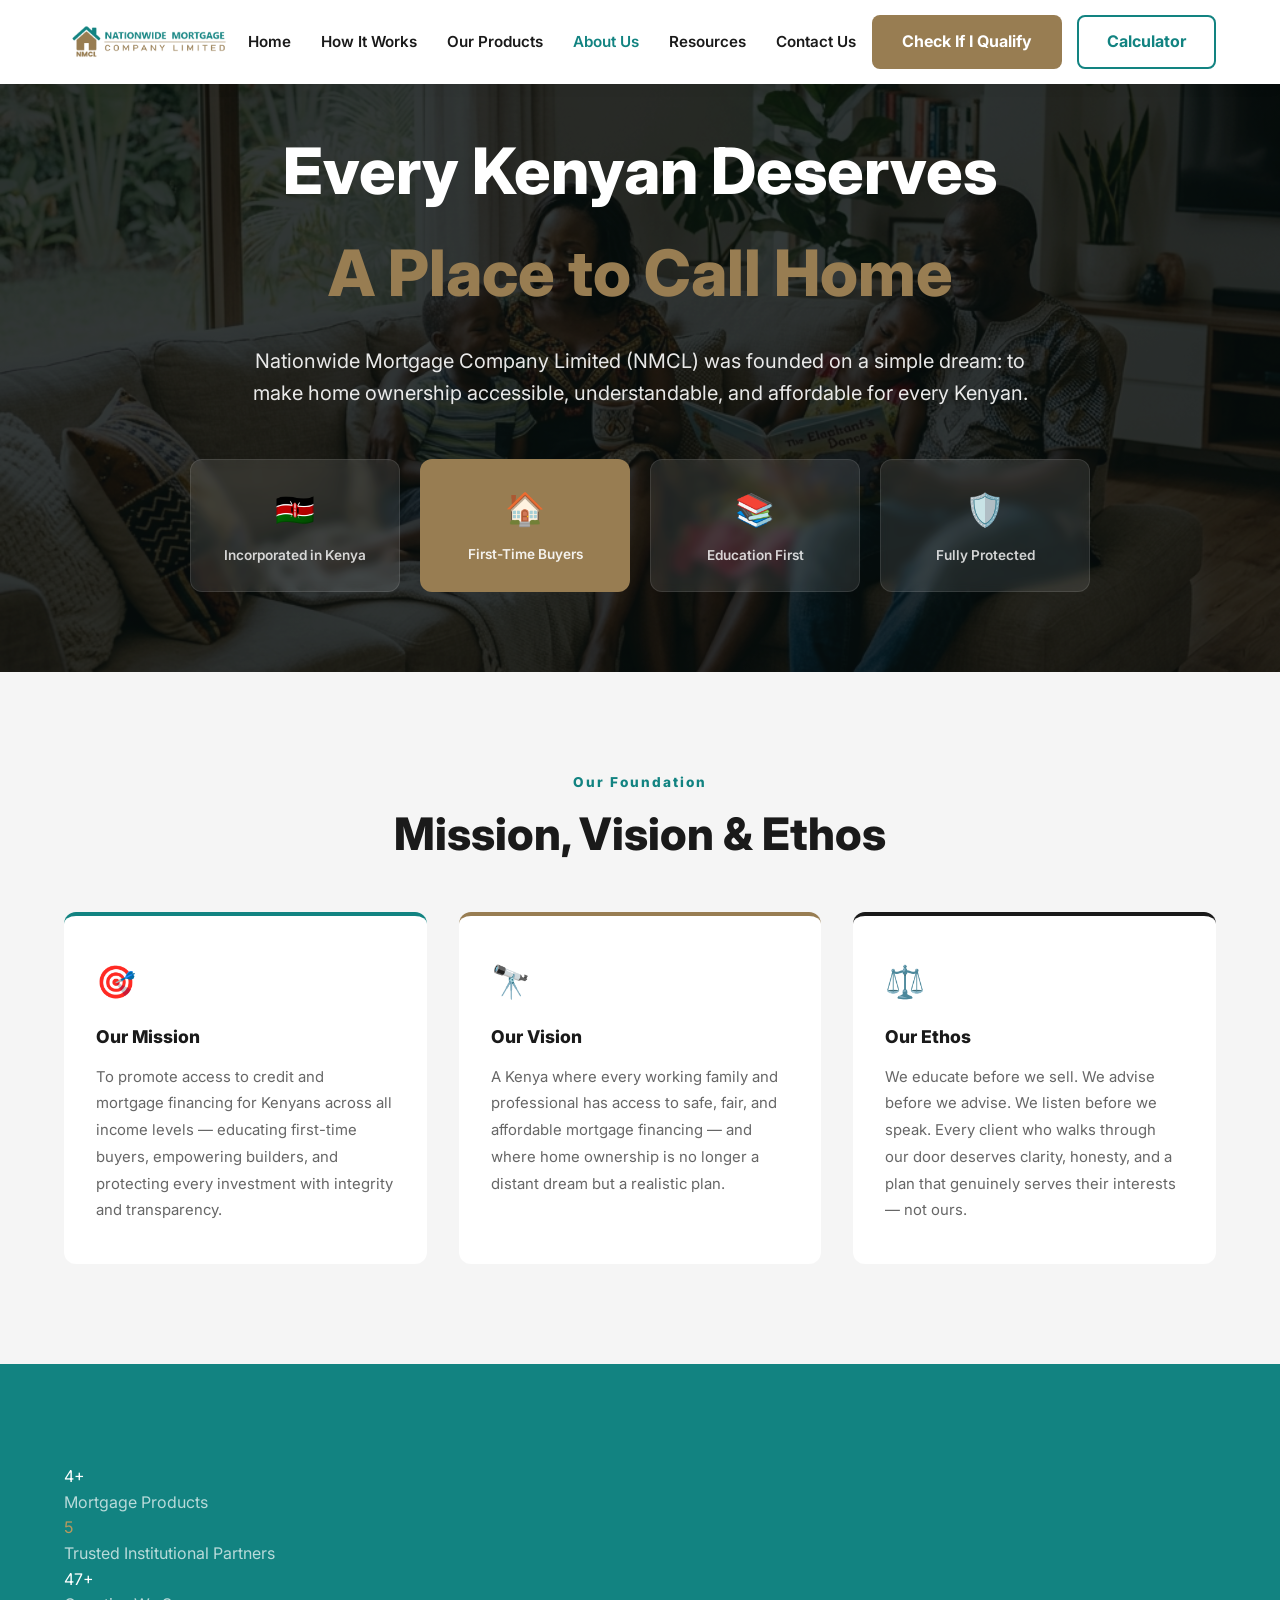
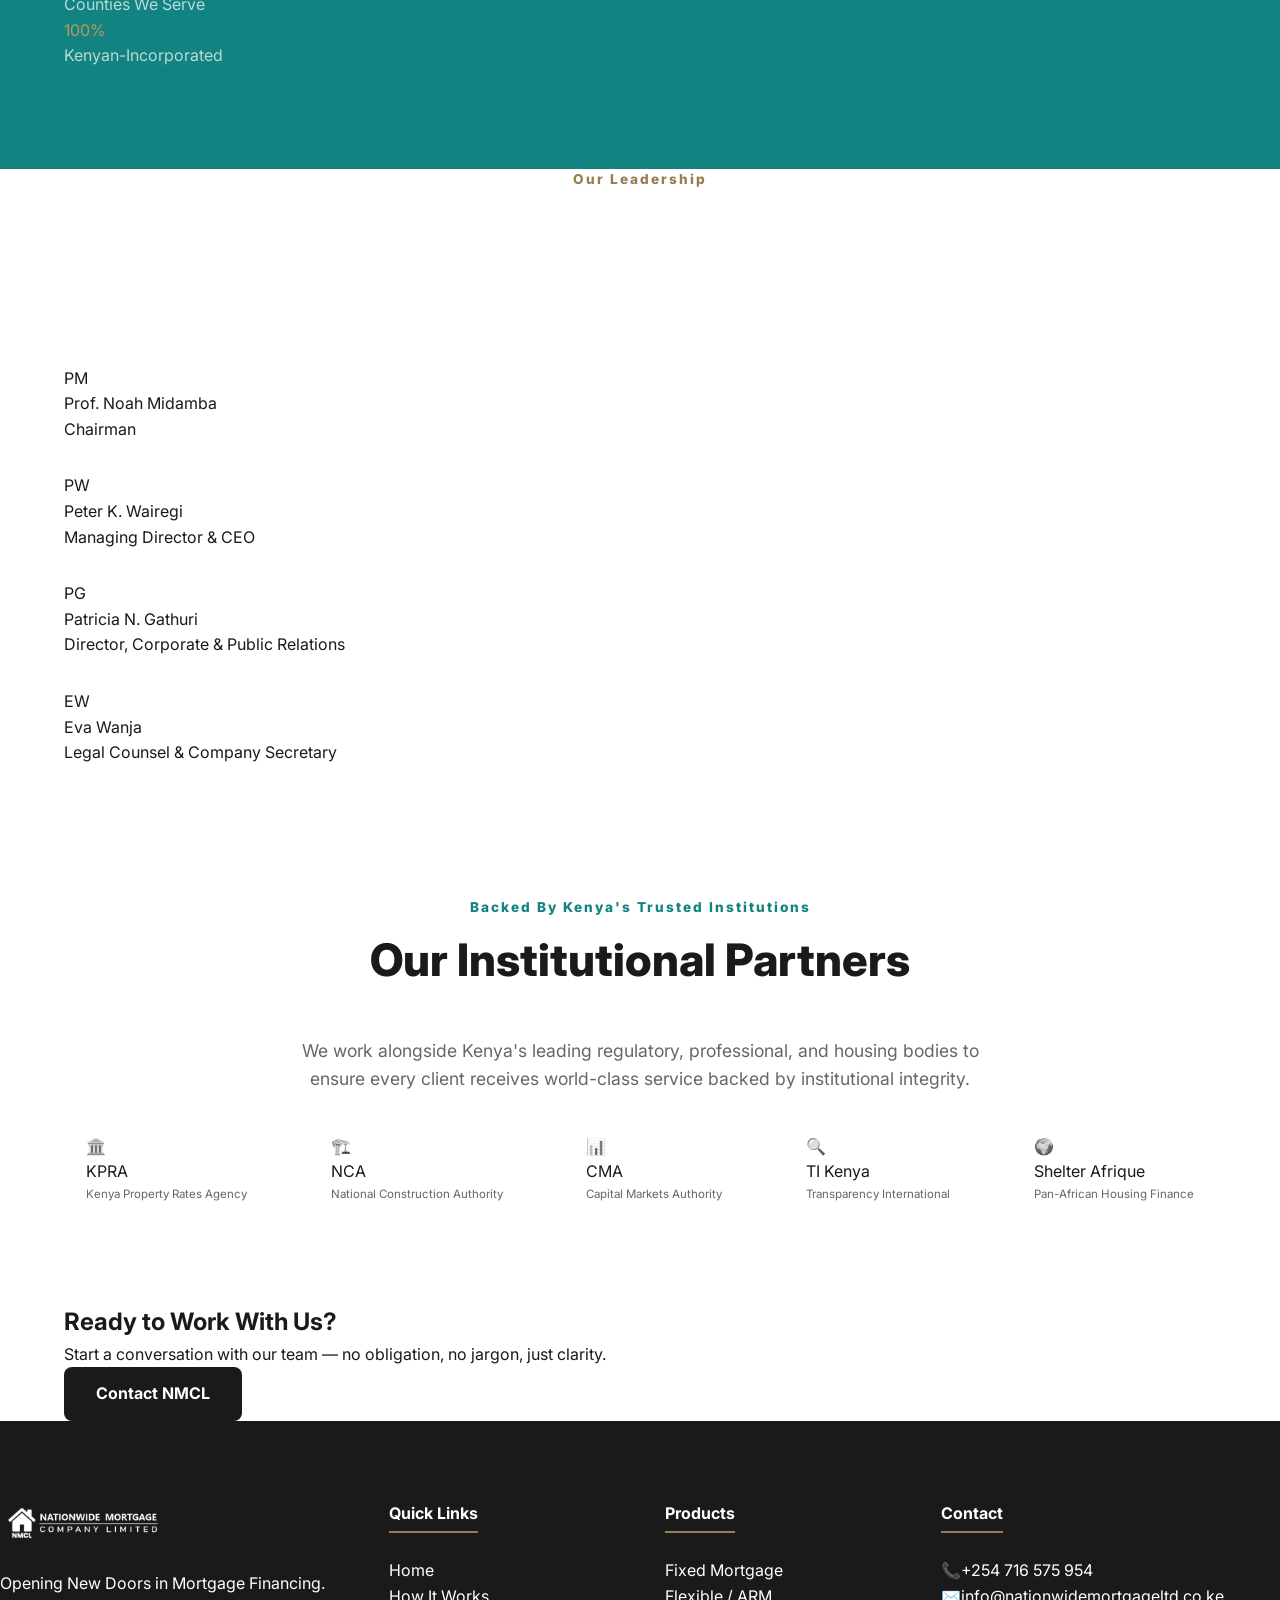
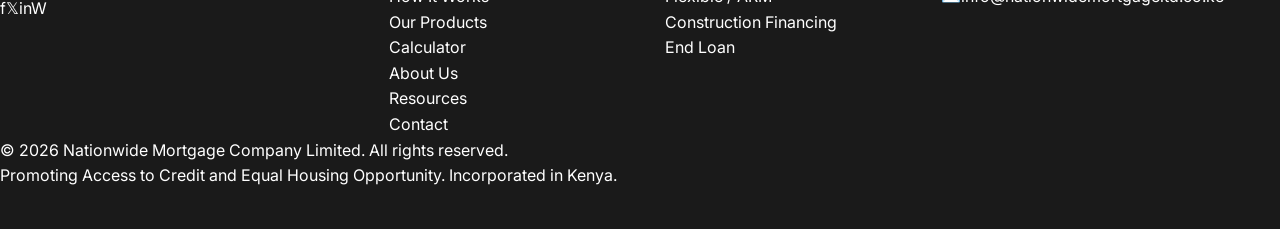
==== commit 9196179e: "update" ====
--- a/about.html
+++ b/about.html
@@ -214,10 +214,10 @@
       <div><div class="footer-logo"><img src="assets/Logo 2.png" alt="NMCL" style="filter:brightness(0) invert(1);height:44px;" /></div><p class="footer-tagline">Opening New Doors in Mortgage Financing.</p><div class="footer-social"><a href="#" class="social-btn">f</a><a href="#" class="social-btn">𝕏</a><a href="#" class="social-btn">in</a><a href="#" class="social-btn">W</a></div></div>
       <div class="footer-col"><h4>Quick Links</h4><ul><li><a href="index.html">Home</a></li><li><a href="how-it-works.html">How It Works</a></li><li><a href="products.html">Our Products</a></li><li><a href="calculator.html">Calculator</a></li><li><a href="about.html" class="active">About Us</a></li><li><a href="resources.html">Resources</a></li><li><a href="contact.html">Contact</a></li></ul></div>
       <div class="footer-col"><h4>Products</h4><ul><li><a href="products.html#fixed">Fixed Mortgage</a></li><li><a href="products.html#flexible">Flexible / ARM</a></li><li><a href="products.html#construction">Construction Financing</a></li><li><a href="products.html#end-loan">End Loan</a></li></ul></div>
-      <div class="footer-col"><h4>Contact</h4><div class="footer-contact-item"><span class="icon">📞</span><span>+254 748 276 779</span></div><div class="footer-contact-item"><span class="icon">✉️</span><span>info@nationwidemortgage.co.ke</span></div></div>
+      <div class="footer-col"><h4>Contact</h4><div class="footer-contact-item"><span class="icon">📞</span><span>+254 716 575 954</span></div><div class="footer-contact-item"><span class="icon">✉️</span><span>info@nationwidemortgageltd.co.ke</span></div></div>
     </div>
     <div class="footer-bottom">
-      <p class="footer-copy">&copy; 2025 Nationwide Mortgage Company Limited. All rights reserved.</p>
+      <p class="footer-copy">&copy; 2026 Nationwide Mortgage Company Limited. All rights reserved.</p>
       <p class="footer-disclaimer">Promoting Access to Credit and Equal Housing Opportunity. Incorporated in Kenya.</p>
     </div>
   </footer>
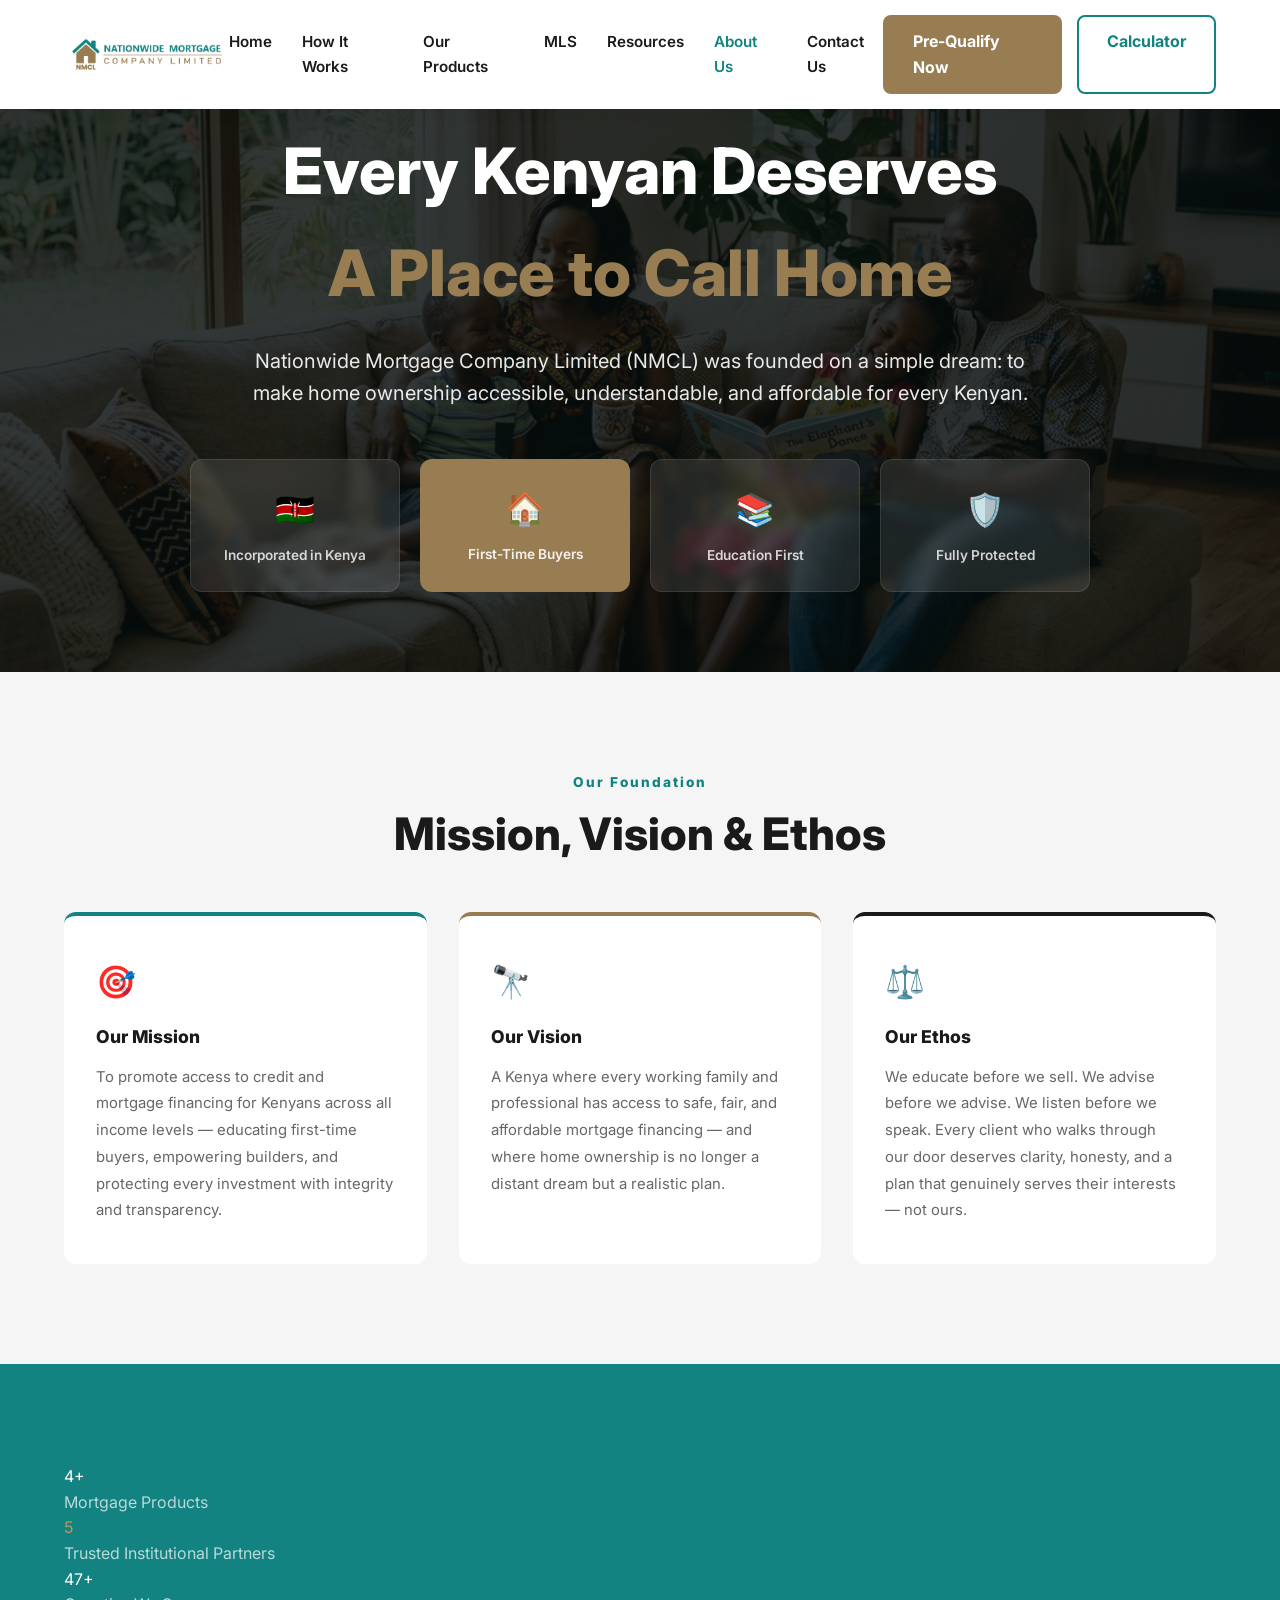
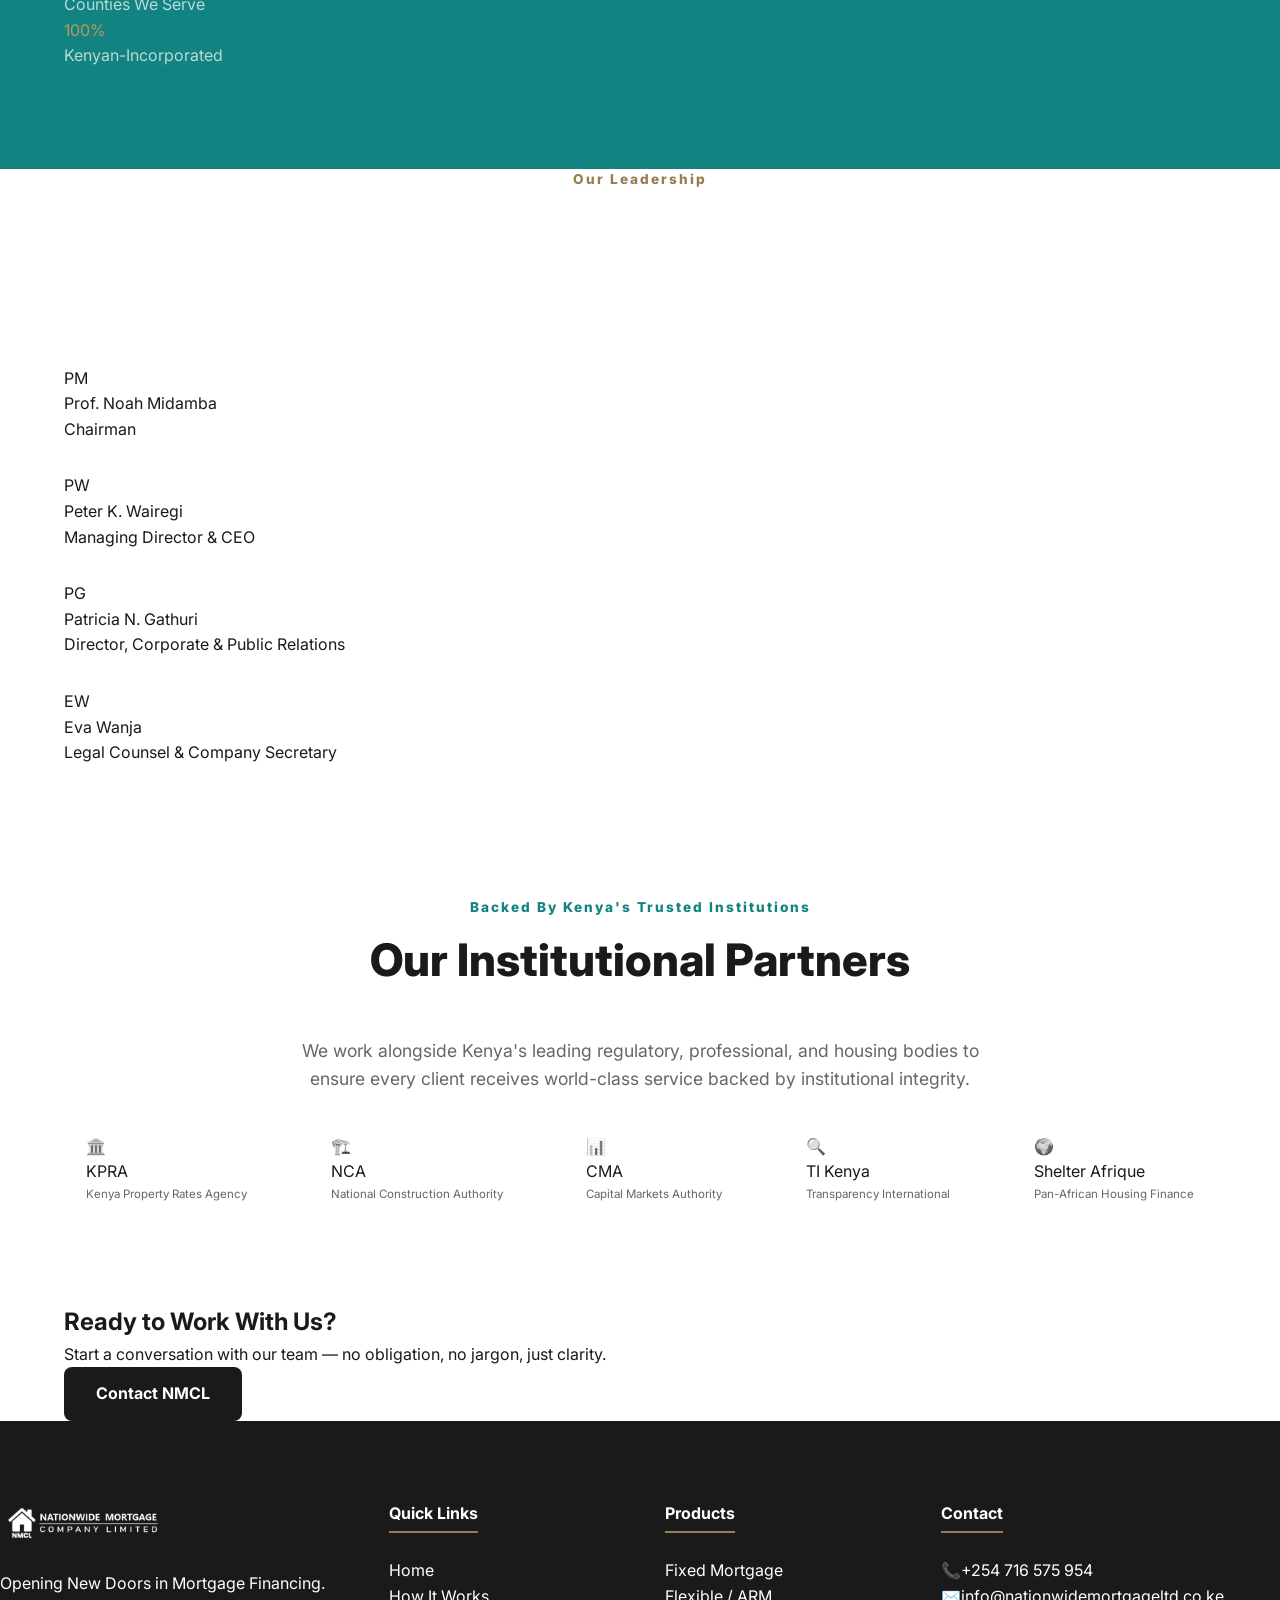
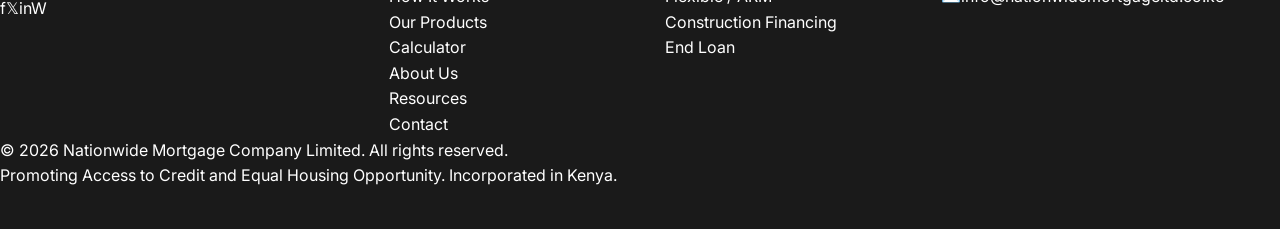
==== commit d400601c: "Expand website features: MLS, Pre-Qualification, Webinars, eBooks, Home Kit, and USA Partnership. Re" ====
--- a/about.html
+++ b/about.html
@@ -35,12 +35,13 @@
       <a href="index.html">Home</a>
       <a href="how-it-works.html">How It Works</a>
       <a href="products.html">Our Products</a>
+      <a href="mls.html">MLS</a>
+      <a href="resources.html">Resources</a>
       <a href="about.html" class="active">About Us</a>
-      <a href="resources.html">Resources</a>
       <a href="contact.html">Contact Us</a>
     </div>
     <div class="nav-actions">
-      <a href="contact.html#qualify" class="btn-gold nav-cta">Check If I Qualify</a>
+      <a href="pre-qualify.html" class="btn-gold nav-cta">Pre-Qualify Now</a>
       <a href="calculator.html" class="btn-teal-outline nav-cta">Calculator</a>
     </div>
     <button class="hamburger" id="hamburger" aria-label="Open menu" aria-expanded="false">
@@ -53,11 +54,12 @@
   <a href="index.html">Home</a>
   <a href="how-it-works.html">How It Works</a>
   <a href="products.html">Our Products</a>
+  <a href="mls.html">MLS</a>
+  <a href="resources.html">Resources</a>
   <a href="about.html" class="active">About Us</a>
-  <a href="resources.html">Resources</a>
   <a href="contact.html">Contact</a>
   <div class="mobile-menu-actions">
-    <a href="contact.html#qualify" class="btn-gold">Check If I Qualify</a>
+    <a href="pre-qualify.html" class="btn-gold">Pre-Qualify Now</a>
     <a href="calculator.html" class="btn-teal-outline">Calculator</a>
   </div>
 </div>
--- a/css/style.css
+++ b/css/style.css
@@ -186,7 +186,7 @@
 .hero-overlay {
   position: absolute;
   inset: 0;
-  background: linear-gradient(rgba(0,0,0,0.6), rgba(0,0,0,0.6)), url('../assets/hero-kenyan-home.png') center/cover no-repeat;
+  background: linear-gradient(rgba(0,0,0,0.5), rgba(0,0,0,0.5)), url('../assets/hero-trust.png') center/cover no-repeat;
 }
 .hero-content { position: relative; z-index: 2; text-align: center; }
 .hero h1 { font-size: clamp(2.5rem, 6vw, 4.5rem); font-weight: 800; line-height: 1.1; margin-bottom: 25px; }
@@ -388,3 +388,151 @@
 }
 .form-group input:focus { border-color: var(--teal); outline: none; }
 .form-nav { display: flex; justify-content: space-between; margin-top: 40px; }
+
+/* ── USA PARTNERSHIP BANNER ── */
+.usa-partnership {
+  background: linear-gradient(135deg, #1a1a1a 0%, #0d2a2a 100%);
+  padding: 80px 0;
+  color: white;
+  position: relative;
+  overflow: hidden;
+}
+.usa-partnership::before {
+  content: "";
+  position: absolute;
+  top: -50%; right: -10%;
+  width: 600px; height: 600px;
+  background: radial-gradient(circle, rgba(152,125,82,0.1) 0%, transparent 70%);
+  z-index: 1;
+}
+.partnership-inner {
+  display: flex;
+  align-items: center;
+  gap: 60px;
+  position: relative;
+  z-index: 2;
+}
+.partnership-content { flex: 1.2; }
+.partnership-logo-wrap {
+  flex: 0.8;
+  background: rgba(255,255,255,0.05);
+  padding: 40px;
+  border-radius: 20px;
+  text-align: center;
+  border: 1px solid rgba(255,255,255,0.1);
+}
+.bfg-logo { font-size: 2.5rem; font-weight: 900; letter-spacing: -1px; color: #fff; margin-bottom: 10px; }
+.bfg-sub { color: var(--gold); font-weight: 700; font-size: 0.9rem; text-transform: uppercase; }
+.badge-new {
+  display: inline-block;
+  background: var(--gold);
+  color: #1a1a1a;
+  padding: 5px 15px;
+  border-radius: 50px;
+  font-weight: 800;
+  font-size: 0.75rem;
+  margin-bottom: 15px;
+  text-transform: uppercase;
+}
+
+/* ── MLS STYLES ── */
+.mls-grid { display: grid; grid-template-columns: repeat(3, 1fr); gap: 30px; }
+.mls-card {
+  background: white;
+  border-radius: var(--radius);
+  overflow: hidden;
+  box-shadow: 0 5px 15px rgba(0,0,0,0.05);
+  border: 1px solid var(--grey-mid);
+  transition: var(--transition);
+}
+.mls-card:hover { transform: translateY(-10px); box-shadow: var(--shadow); }
+.mls-img { height: 240px; background: #eee; position: relative; }
+.mls-img img { width: 100%; height: 100%; object-fit: cover; }
+.mls-tag {
+  position: absolute;
+  top: 15px; left: 15px;
+  background: var(--teal);
+  color: white;
+  padding: 5px 12px;
+  border-radius: 50px;
+  font-size: 0.75rem;
+  font-weight: 700;
+}
+.mls-price {
+  position: absolute;
+  bottom: 0px; left: 0px; right: 0px;
+  background: linear-gradient(transparent, rgba(0,0,0,0.8));
+  color: white;
+  padding: 20px;
+  font-weight: 800;
+  font-size: 1.25rem;
+}
+.mls-body { padding: 25px; }
+.mls-body h3 { margin-bottom: 5px; font-size: 1.25rem; }
+.mls-loc { color: var(--grey-text); font-size: 0.9rem; margin-bottom: 15px; display: flex; align-items: center; gap: 5px; }
+.mls-details { display: flex; gap: 15px; margin-bottom: 20px; font-size: 0.85rem; color: var(--grey-text); }
+.mls-details span { display: flex; align-items: center; gap: 5px; }
+
+/* ── WEBINAR STYLES ── */
+.webinar-card {
+  background: white;
+  padding: 30px;
+  border-radius: var(--radius);
+  border-left: 5px solid var(--teal);
+  box-shadow: var(--shadow);
+  margin-bottom: 20px;
+  display: flex;
+  justify-content: space-between;
+  align-items: center;
+  gap: 20px;
+}
+.webinar-info { flex: 1; }
+.webinar-status {
+  display: inline-block;
+  padding: 4px 12px;
+  border-radius: 50px;
+  font-size: 0.75rem;
+  font-weight: 800;
+  margin-bottom: 10px;
+}
+.status-live { background: #ffebeb; color: #ff4d4d; border: 1px solid #ffcccc; }
+.status-upcoming { background: #e6f7f7; color: var(--teal); border: 1px solid #cceeee; }
+.status-past { background: #f5f5f5; color: #888; border: 1px solid #e0e0e0; }
+
+/* ── EBOOK STYLES ── */
+.ebook-grid { display: grid; grid-template-columns: repeat(2, 1fr); gap: 40px; }
+.ebook-card { display: flex; gap: 30px; background: white; padding: 30px; border-radius: var(--radius); box-shadow: var(--shadow); }
+.ebook-cover { width: 180px; height: 250px; background: #222; border-radius: 5px; flex-shrink: 0; box-shadow: 10px 10px 20px rgba(0,0,0,0.1); }
+.ebook-content { flex: 1; }
+.ebook-price-tag { font-weight: 800; color: var(--teal); font-size: 1.2rem; margin: 15px 0; }
+
+/* ── PRE-QUAL CALCULATOR ── */
+.prequal-wrap { max-width: 1000px; margin: 0 auto; background: white; border-radius: 20px; box-shadow: var(--shadow); overflow: hidden; display: flex; }
+.prequal-form { flex: 1; padding: 50px; border-right: 1px solid var(--grey-mid); }
+.prequal-results { flex: 0.8; padding: 50px; background: #fafafa; }
+.risk-indicator {
+  padding: 15px;
+  border-radius: 10px;
+  text-align: center;
+  font-weight: 800;
+  margin-top: 20px;
+  text-transform: uppercase;
+  letter-spacing: 1px;
+}
+.risk-low { background: #e6f9ed; color: #2ecc71; }
+.risk-moderate { background: #fff8e6; color: #f1c40f; }
+.risk-high { background: #fbeaea; color: #e74c3c; }
+
+@media (max-width: 992px) {
+  .partnership-inner { flex-direction: column; text-align: center; }
+  .mls-grid { grid-template-columns: repeat(2, 1fr); }
+  .ebook-grid { grid-template-columns: 1fr; }
+  .prequal-wrap { flex-direction: column; }
+  .prequal-form, .prequal-results { border: none; }
+}
+@media (max-width: 768px) {
+  .mls-grid { grid-template-columns: 1fr; }
+  .webinar-card { flex-direction: column; text-align: center; }
+  .ebook-card { flex-direction: column; align-items: center; text-align: center; }
+}
+
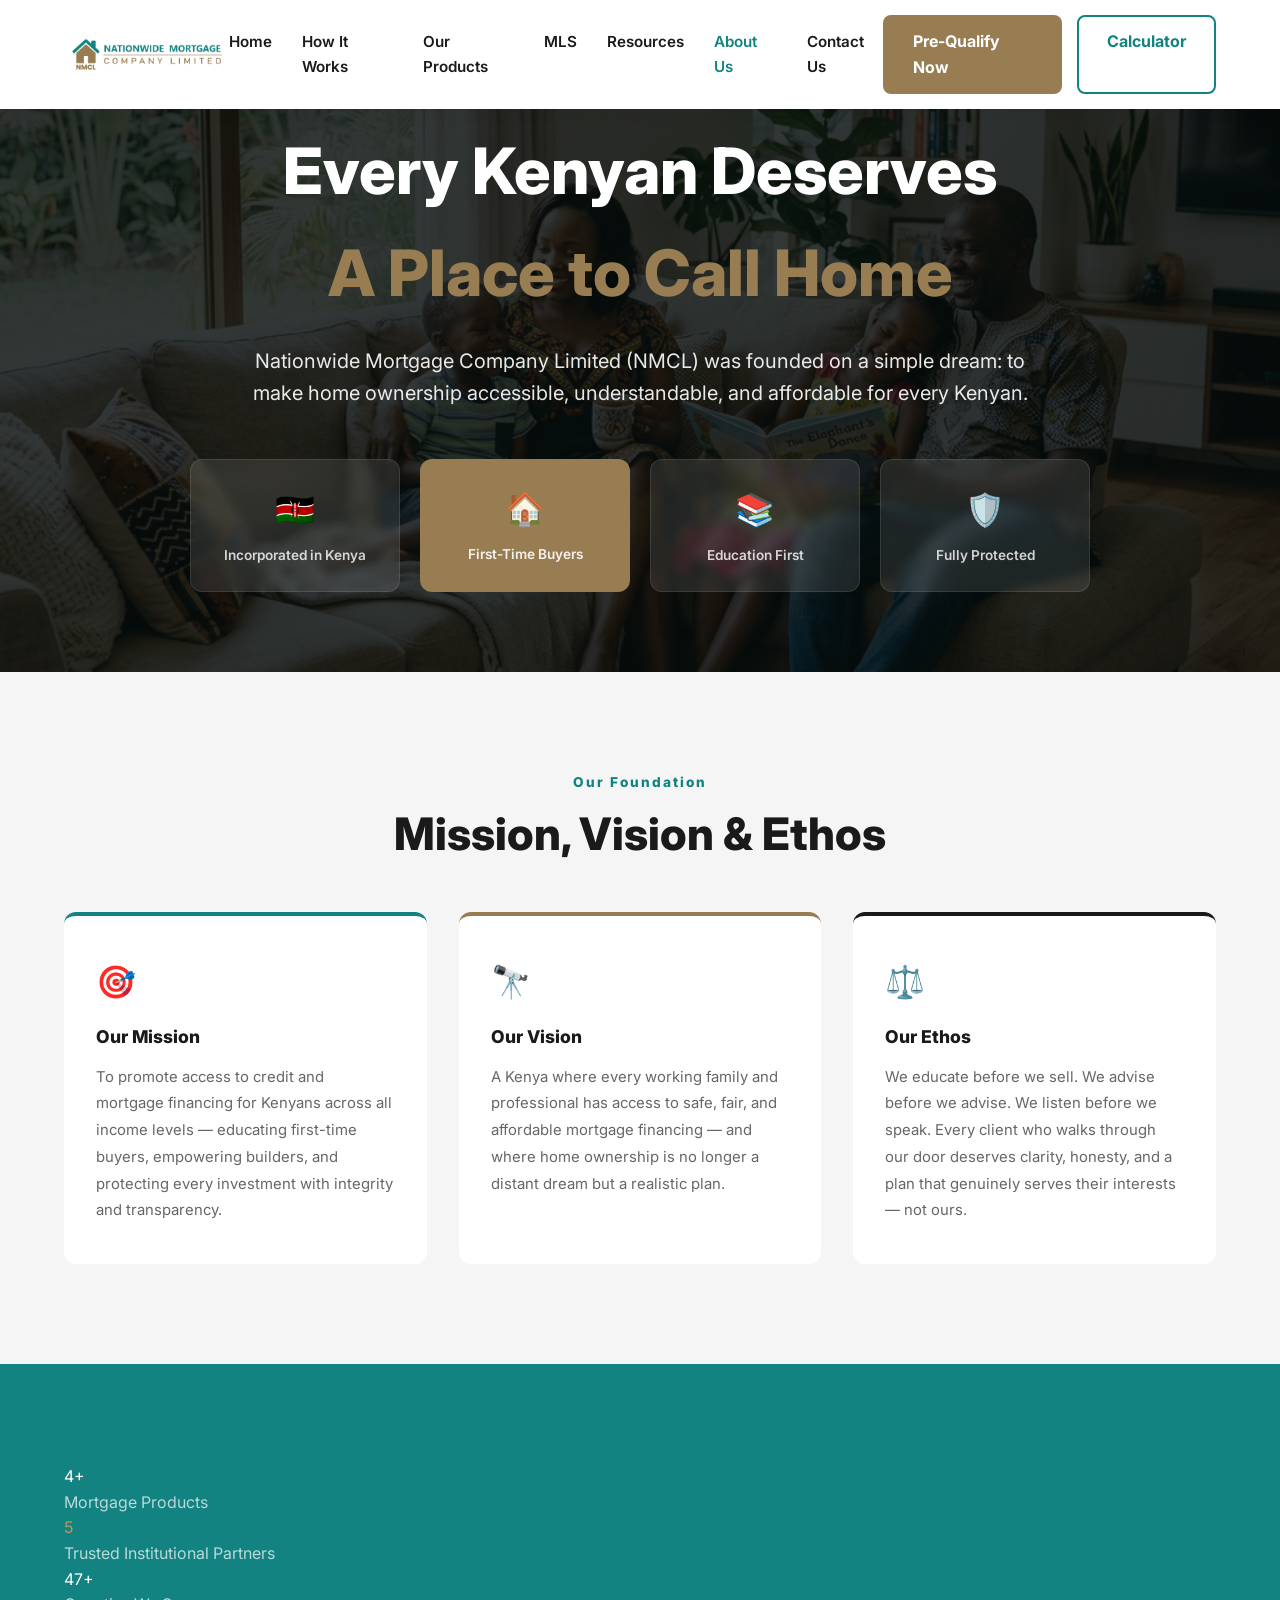
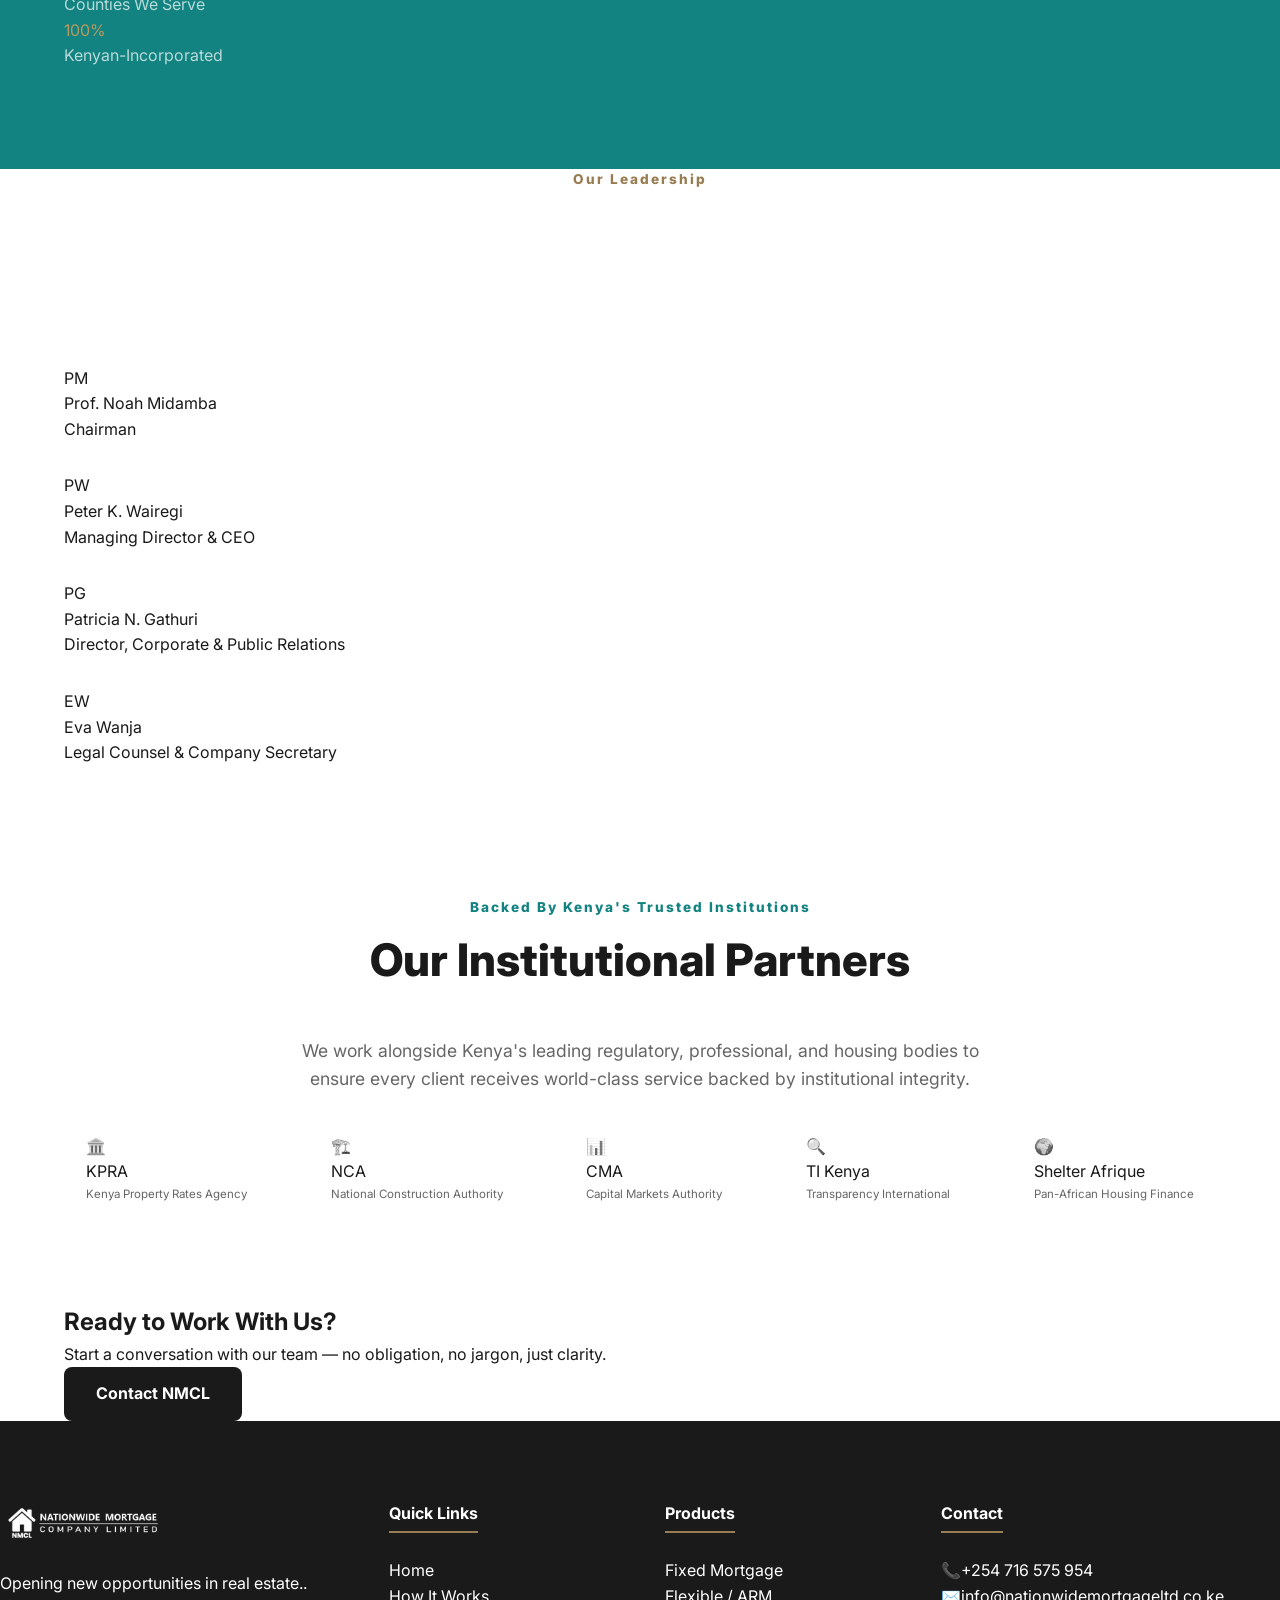
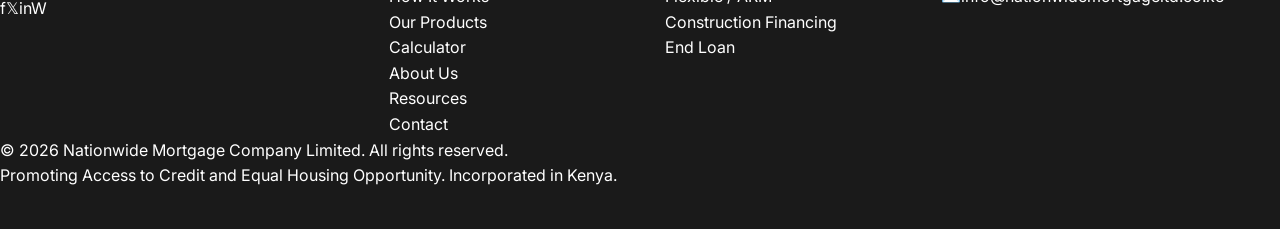
==== commit 689b0609: "Update core statement and implement home-kit workshop form with auto-download (excluding large asset" ====
--- a/about.html
+++ b/about.html
@@ -213,7 +213,7 @@
   <!-- FOOTER -->
   <footer class="footer">
     <div class="footer-grid">
-      <div><div class="footer-logo"><img src="assets/Logo 2.png" alt="NMCL" style="filter:brightness(0) invert(1);height:44px;" /></div><p class="footer-tagline">Opening New Doors in Mortgage Financing.</p><div class="footer-social"><a href="#" class="social-btn">f</a><a href="#" class="social-btn">𝕏</a><a href="#" class="social-btn">in</a><a href="#" class="social-btn">W</a></div></div>
+      <div><div class="footer-logo"><img src="assets/Logo 2.png" alt="NMCL" style="filter:brightness(0) invert(1);height:44px;" /></div><p class="footer-tagline">Opening new opportunities in real estate..</p><div class="footer-social"><a href="#" class="social-btn">f</a><a href="#" class="social-btn">𝕏</a><a href="#" class="social-btn">in</a><a href="#" class="social-btn">W</a></div></div>
       <div class="footer-col"><h4>Quick Links</h4><ul><li><a href="index.html">Home</a></li><li><a href="how-it-works.html">How It Works</a></li><li><a href="products.html">Our Products</a></li><li><a href="calculator.html">Calculator</a></li><li><a href="about.html" class="active">About Us</a></li><li><a href="resources.html">Resources</a></li><li><a href="contact.html">Contact</a></li></ul></div>
       <div class="footer-col"><h4>Products</h4><ul><li><a href="products.html#fixed">Fixed Mortgage</a></li><li><a href="products.html#flexible">Flexible / ARM</a></li><li><a href="products.html#construction">Construction Financing</a></li><li><a href="products.html#end-loan">End Loan</a></li></ul></div>
       <div class="footer-col"><h4>Contact</h4><div class="footer-contact-item"><span class="icon">📞</span><span>+254 716 575 954</span></div><div class="footer-contact-item"><span class="icon">✉️</span><span>info@nationwidemortgageltd.co.ke</span></div></div>
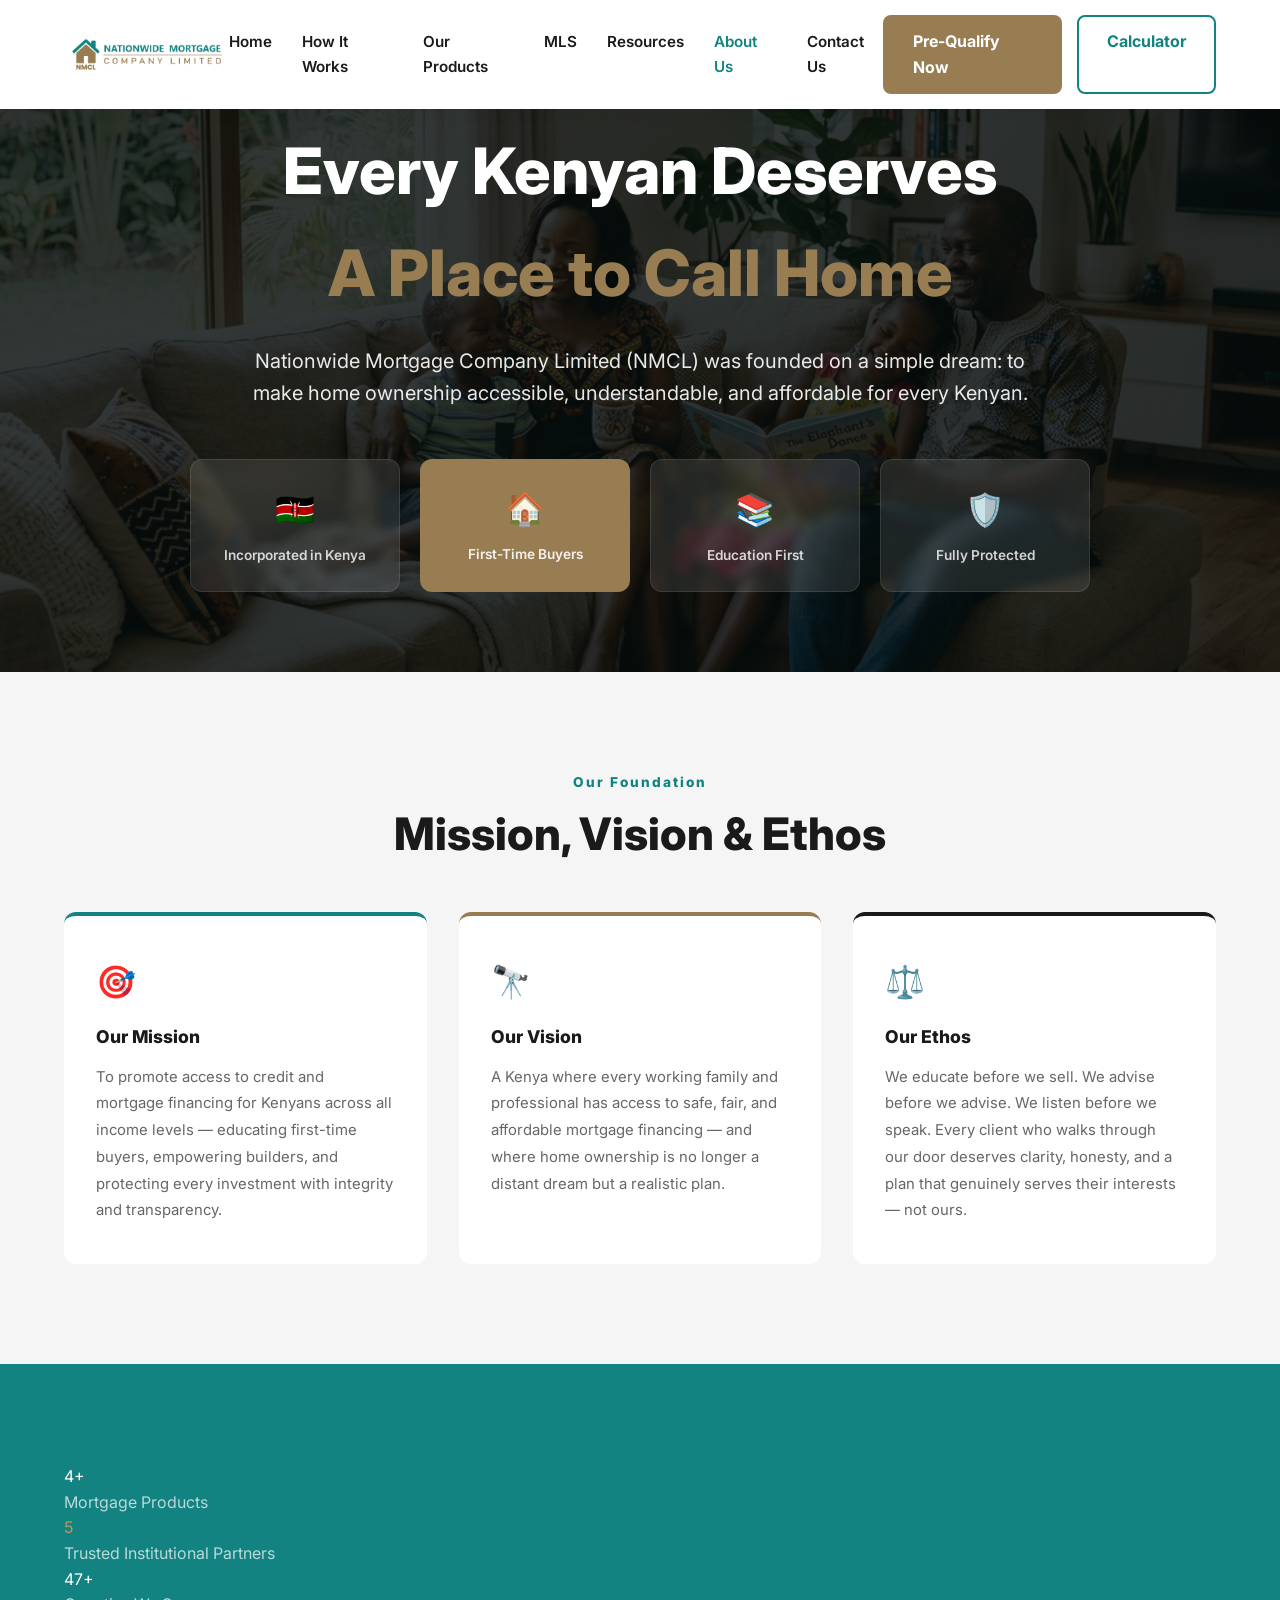
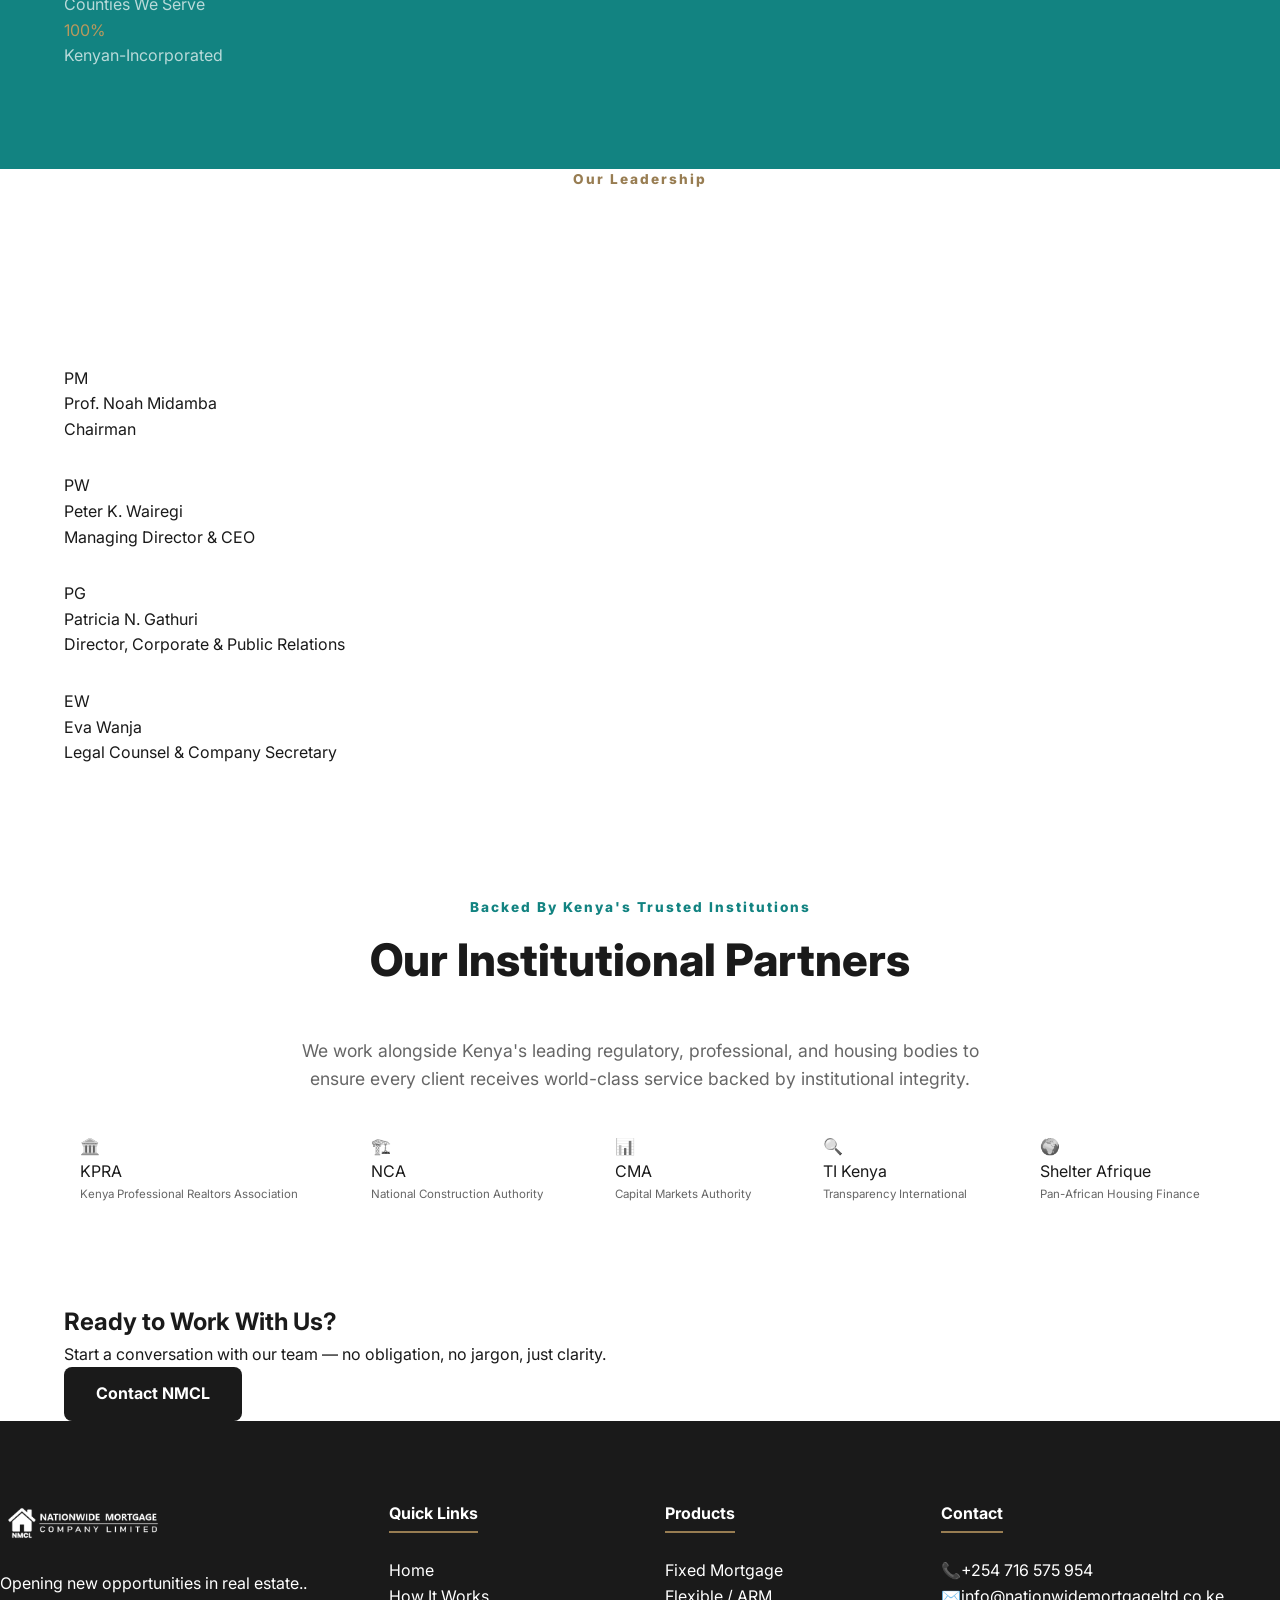
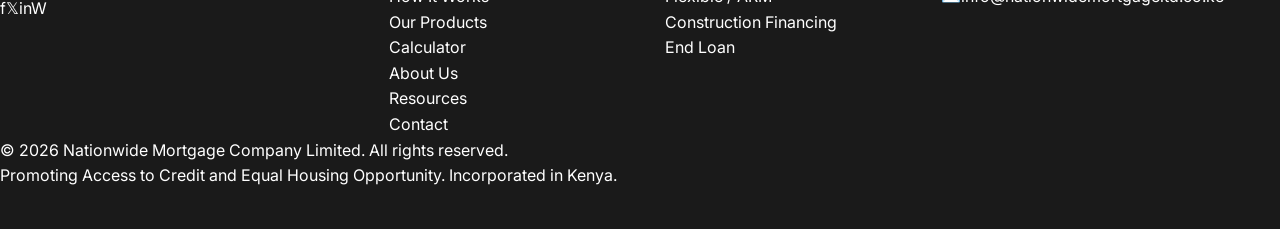
==== commit 9730f278: "Add dedicated KPRA partnership page with tailored Home Kit section and registration form (linked fro" ====
--- a/about.html
+++ b/about.html
@@ -192,7 +192,7 @@
         <p class="section-sub">We work alongside Kenya's leading regulatory, professional, and housing bodies to ensure every client receives world-class service backed by institutional integrity.</p>
       </div>
       <div class="partners-strip reveal" style="margin-top:40px;">
-        <div class="partner-badge"><div class="partner-icon">🏛️</div><div class="partner-name">KPRA</div><div style="font-size:0.72rem;color:var(--grey-text);text-align:center;">Kenya Property Rates Agency</div></div>
+        <a href="kpra.html" class="partner-badge" style="text-decoration:none; color:inherit; display:block;"><div class="partner-icon">🏛️</div><div class="partner-name">KPRA</div><div style="font-size:0.72rem;color:var(--grey-text);text-align:center;">Kenya Professional Realtors Association</div></a>
         <div class="partner-badge"><div class="partner-icon">🏗️</div><div class="partner-name">NCA</div><div style="font-size:0.72rem;color:var(--grey-text);text-align:center;">National Construction Authority</div></div>
         <div class="partner-badge"><div class="partner-icon">📊</div><div class="partner-name">CMA</div><div style="font-size:0.72rem;color:var(--grey-text);text-align:center;">Capital Markets Authority</div></div>
         <div class="partner-badge"><div class="partner-icon">🔍</div><div class="partner-name">TI Kenya</div><div style="font-size:0.72rem;color:var(--grey-text);text-align:center;">Transparency International</div></div>
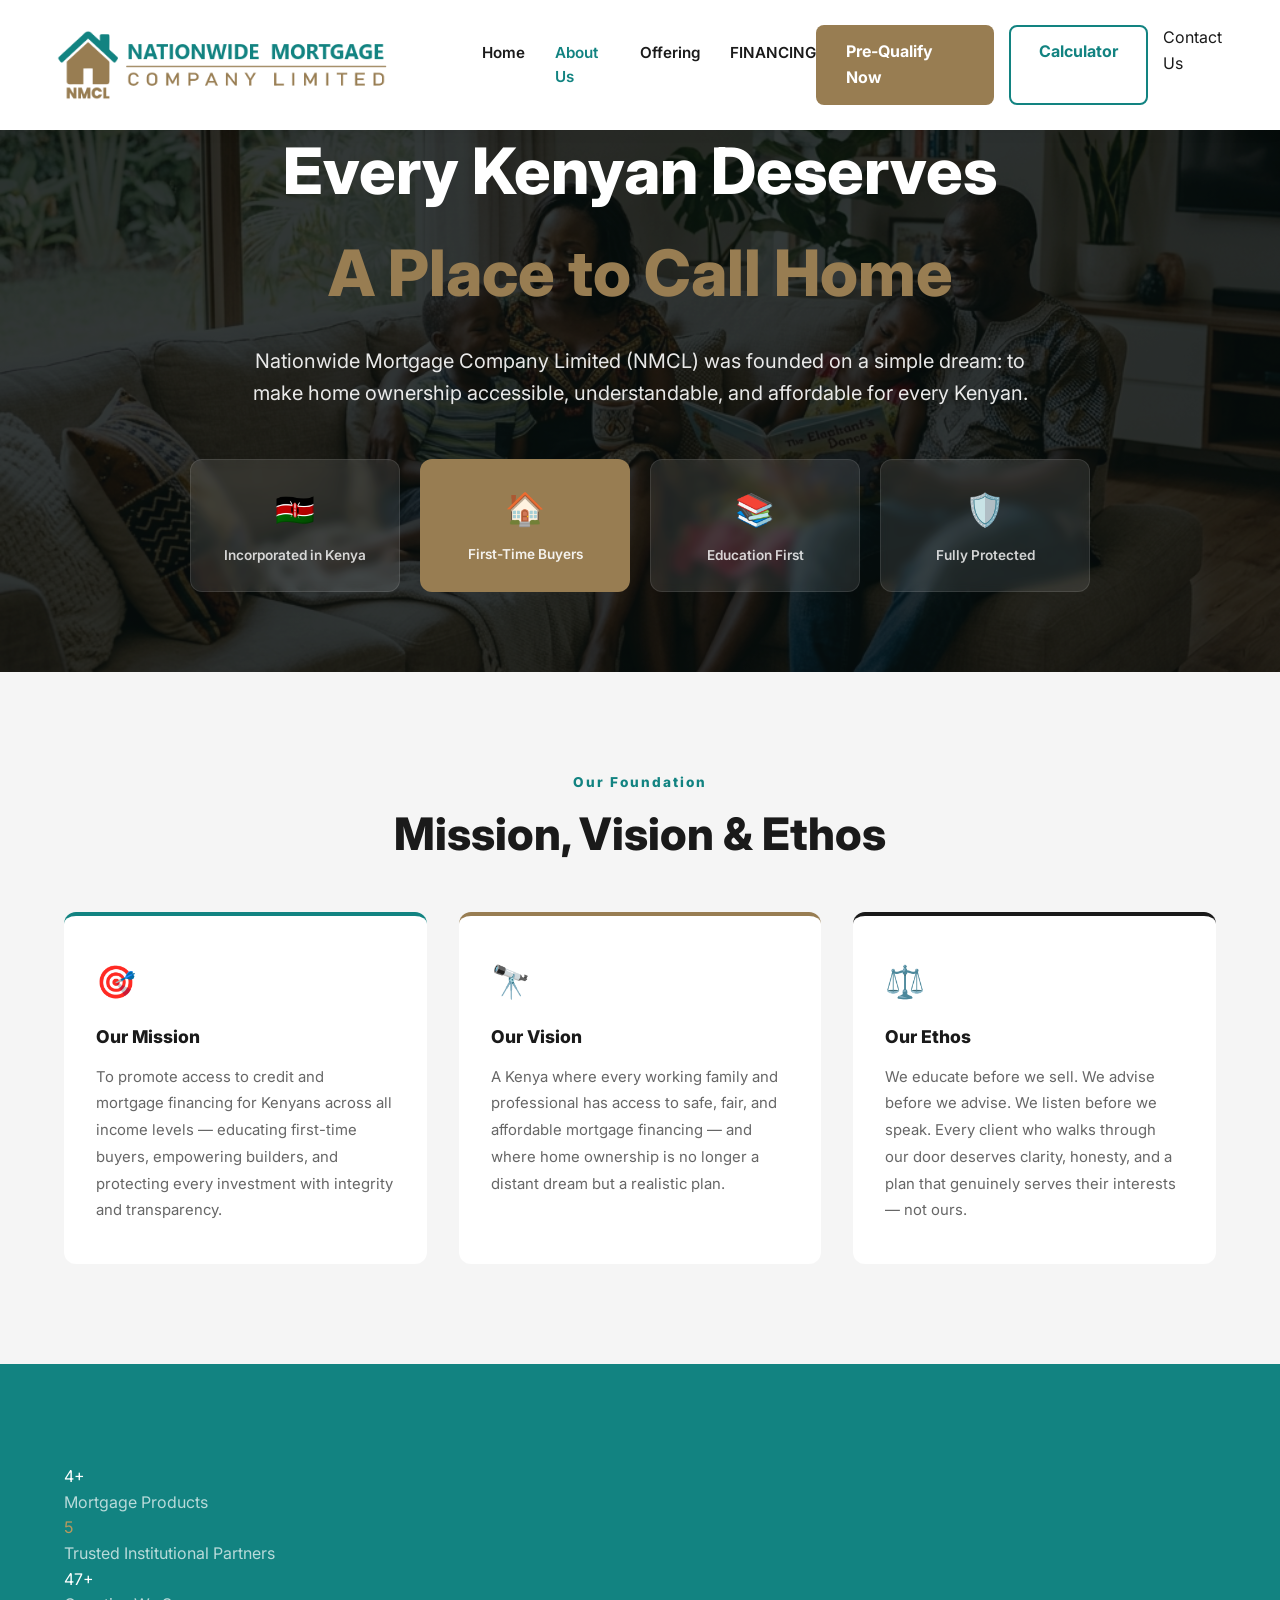
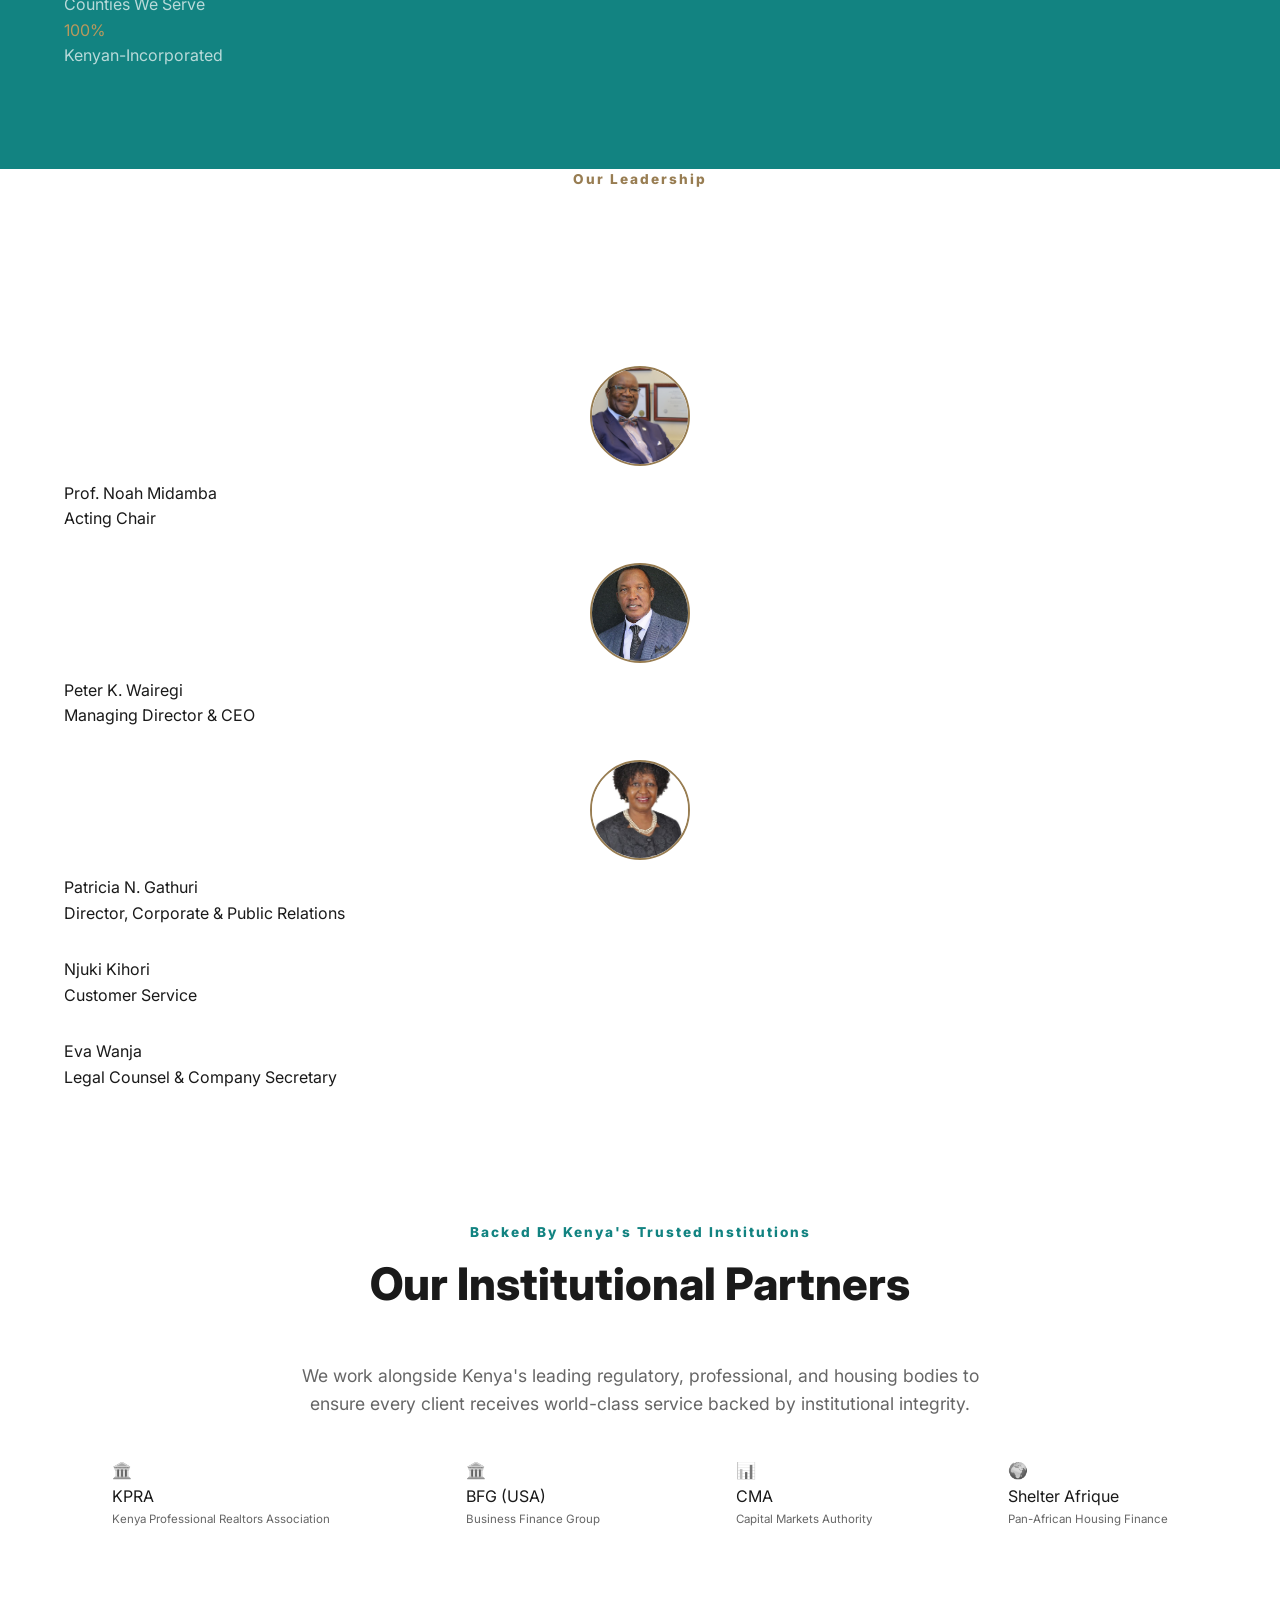
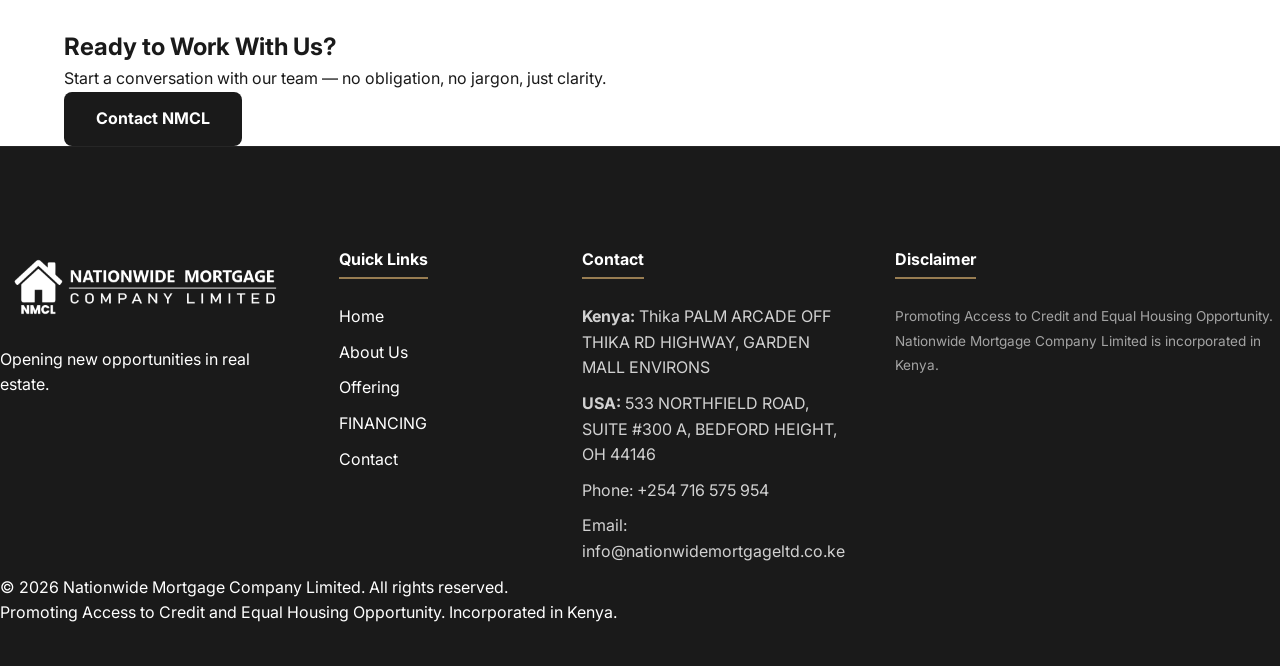
==== commit 46e0a93d: "Branding update: Updated hero text, navigation sequence, team members, and Home Kit functionality." ====
--- a/about.html
+++ b/about.html
@@ -33,16 +33,14 @@
     </a>
     <div class="nav-links">
       <a href="index.html">Home</a>
-      <a href="how-it-works.html">How It Works</a>
-      <a href="products.html">Our Products</a>
-      <a href="mls.html">MLS</a>
-      <a href="resources.html">Resources</a>
       <a href="about.html" class="active">About Us</a>
-      <a href="contact.html">Contact Us</a>
+      <a href="how-it-works.html">Offering</a>
+      <a href="products.html">FINANCING</a>
     </div>
     <div class="nav-actions">
       <a href="pre-qualify.html" class="btn-gold nav-cta">Pre-Qualify Now</a>
       <a href="calculator.html" class="btn-teal-outline nav-cta">Calculator</a>
+      <a href="contact.html" class="btn-teal nav-cta">Contact Us</a>
     </div>
     <button class="hamburger" id="hamburger" aria-label="Open menu" aria-expanded="false">
       <span></span><span></span><span></span>
@@ -156,25 +154,35 @@
       </div>
       <div class="team-grid">
         <div class="team-card reveal reveal-delay-1">
-          <div class="team-photo">PM</div>
+          <div class="member-image">
+            <img src="assets/Prof-Noah-Midamba.jpg" alt="Prof. Noah Midamba">
+          </div>
           <div class="team-name">Prof. Noah Midamba</div>
-          <div class="team-title">Chairman</div>
+          <div class="team-title">Acting Chair</div>
           <p style="font-size:0.82rem;color:rgba(255,255,255,0.5);margin-top:10px;line-height:1.6;">Providing strategic oversight and institutional direction for NMCL's growth and governance.</p>
         </div>
         <div class="team-card reveal reveal-delay-2">
-          <div class="team-photo">PW</div>
+          <div class="member-image">
+            <img src="assets/Peter Wairegi.jpg" alt="Peter K. Wairegi">
+          </div>
           <div class="team-name">Peter K. Wairegi</div>
           <div class="team-title">Managing Director &amp; CEO</div>
           <p style="font-size:0.82rem;color:rgba(255,255,255,0.5);margin-top:10px;line-height:1.6;">Leading NMCL's daily operations, product development, and mission to expand access to mortgage credit in Kenya.</p>
         </div>
         <div class="team-card reveal reveal-delay-3">
-          <div class="team-photo">PG</div>
+          <div class="member-image">
+            <img src="assets/Patricia.jpg" alt="Patricia N. Gathuri">
+          </div>
           <div class="team-name">Patricia N. Gathuri</div>
           <div class="team-title">Director, Corporate &amp; Public Relations</div>
           <p style="font-size:0.82rem;color:rgba(255,255,255,0.5);margin-top:10px;line-height:1.6;">Driving NMCL's brand, stakeholder relationships, and public engagement across Kenya.</p>
         </div>
+        <div class="team-card reveal reveal-delay-1">
+          <div class="team-name">Njuki Kihori</div>
+          <div class="team-title">Customer Service</div>
+          <p style="font-size:0.82rem;color:rgba(255,255,255,0.5);margin-top:10px;line-height:1.6;">Dedicated to providing exceptional support and guidance for all our clients throughout their homeownership journey.</p>
+        </div>
         <div class="team-card reveal reveal-delay-4">
-          <div class="team-photo">EW</div>
           <div class="team-name">Eva Wanja</div>
           <div class="team-title">Legal Counsel &amp; Company Secretary</div>
           <p style="font-size:0.82rem;color:rgba(255,255,255,0.5);margin-top:10px;line-height:1.6;">Ensuring full legal compliance, governance integrity, and client protection across all NMCL operations.</p>
@@ -193,9 +201,8 @@
       </div>
       <div class="partners-strip reveal" style="margin-top:40px;">
         <a href="kpra.html" class="partner-badge" style="text-decoration:none; color:inherit; display:block;"><div class="partner-icon">🏛️</div><div class="partner-name">KPRA</div><div style="font-size:0.72rem;color:var(--grey-text);text-align:center;">Kenya Professional Realtors Association</div></a>
-        <div class="partner-badge"><div class="partner-icon">🏗️</div><div class="partner-name">NCA</div><div style="font-size:0.72rem;color:var(--grey-text);text-align:center;">National Construction Authority</div></div>
+        <div class="partner-badge"><div class="partner-icon">🏛️</div><div class="partner-name">BFG (USA)</div><div style="font-size:0.72rem;color:var(--grey-text);text-align:center;">Business Finance Group</div></div>
         <div class="partner-badge"><div class="partner-icon">📊</div><div class="partner-name">CMA</div><div style="font-size:0.72rem;color:var(--grey-text);text-align:center;">Capital Markets Authority</div></div>
-        <div class="partner-badge"><div class="partner-icon">🔍</div><div class="partner-name">TI Kenya</div><div style="font-size:0.72rem;color:var(--grey-text);text-align:center;">Transparency International</div></div>
         <div class="partner-badge"><div class="partner-icon">🌍</div><div class="partner-name">Shelter Afrique</div><div style="font-size:0.72rem;color:var(--grey-text);text-align:center;">Pan-African Housing Finance</div></div>
       </div>
     </div>
@@ -213,10 +220,31 @@
   <!-- FOOTER -->
   <footer class="footer">
     <div class="footer-grid">
-      <div><div class="footer-logo"><img src="assets/Logo 2.png" alt="NMCL" style="filter:brightness(0) invert(1);height:44px;" /></div><p class="footer-tagline">Opening new opportunities in real estate..</p><div class="footer-social"><a href="#" class="social-btn">f</a><a href="#" class="social-btn">𝕏</a><a href="#" class="social-btn">in</a><a href="#" class="social-btn">W</a></div></div>
-      <div class="footer-col"><h4>Quick Links</h4><ul><li><a href="index.html">Home</a></li><li><a href="how-it-works.html">How It Works</a></li><li><a href="products.html">Our Products</a></li><li><a href="calculator.html">Calculator</a></li><li><a href="about.html" class="active">About Us</a></li><li><a href="resources.html">Resources</a></li><li><a href="contact.html">Contact</a></li></ul></div>
-      <div class="footer-col"><h4>Products</h4><ul><li><a href="products.html#fixed">Fixed Mortgage</a></li><li><a href="products.html#flexible">Flexible / ARM</a></li><li><a href="products.html#construction">Construction Financing</a></li><li><a href="products.html#end-loan">End Loan</a></li></ul></div>
-      <div class="footer-col"><h4>Contact</h4><div class="footer-contact-item"><span class="icon">📞</span><span>+254 716 575 954</span></div><div class="footer-contact-item"><span class="icon">✉️</span><span>info@nationwidemortgageltd.co.ke</span></div></div>
+      <div class="footer-brand">
+        <img src="assets/Logo 2.png" alt="NMCL" class="footer-logo">
+        <p>Opening new opportunities in real estate.</p>
+      </div>
+      <div class="footer-links">
+        <h4>Quick Links</h4>
+        <ul>
+          <li><a href="index.html">Home</a></li>
+          <li><a href="about.html" class="active">About Us</a></li>
+          <li><a href="how-it-works.html">Offering</a></li>
+          <li><a href="products.html">FINANCING</a></li>
+          <li><a href="contact.html">Contact</a></li>
+        </ul>
+      </div>
+      <div class="footer-contact">
+        <h4>Contact</h4>
+        <p><strong>Kenya:</strong> Thika PALM ARCADE OFF THIKA RD HIGHWAY, GARDEN MALL ENVIRONS</p>
+        <p><strong>USA:</strong> 533 NORTHFIELD ROAD, SUITE #300 A, BEDFORD HEIGHT, OH 44146</p>
+        <p>Phone: +254 716 575 954</p>
+        <p>Email: info@nationwidemortgageltd.co.ke</p>
+      </div>
+      <div class="footer-disclaimer">
+        <h4>Disclaimer</h4>
+        <p>Promoting Access to Credit and Equal Housing Opportunity. Nationwide Mortgage Company Limited is incorporated in Kenya.</p>
+      </div>
     </div>
     <div class="footer-bottom">
       <p class="footer-copy">&copy; 2026 Nationwide Mortgage Company Limited. All rights reserved.</p>
--- a/css/style.css
+++ b/css/style.css
@@ -102,7 +102,7 @@
   animation: logoReveal 1.5s ease-out forwards;
   display: block;
   margin: 0 auto 24px;
-  width: 120px;
+  width: 180px;
 }
 @keyframes logoReveal {
   from { opacity: 0; transform: scale(0.9); }
@@ -129,12 +129,13 @@
   background: rgba(255,255,255,0.98);
   backdrop-filter: blur(15px);
 }
-.nav-inner { display: flex; align-items: center; justify-content: space-between; max-width: 1200px; margin: 0 auto; padding: 0 24px; }
-.nav-logo img { height: 45px; }
+.nav-inner { display: flex; align-items: center; max-width: 100%; padding: 0 40px; margin: 0 auto; }
+.nav-logo { margin-right: 80px; }
+.nav-logo img { height: 100px; }
 .nav-links { display: flex; gap: 30px; }
 .nav-links a { font-weight: 600; color: var(--dark); font-size: 0.95rem; }
 .nav-links a:hover, .nav-links a.active { color: var(--teal); }
-.nav-actions { display: flex; gap: 15px; }
+.nav-actions { display: flex; gap: 15px; margin-left: auto; }
 
 /* ── HAMBURGER ── */
 .hamburger {
@@ -322,6 +323,33 @@
   border: 1px solid #333;
 }
 .team-member-card h4 { margin-bottom: 5px; color: var(--gold); }
+.member-image {
+  width: 100px;
+  height: 100px;
+  border-radius: 50%;
+  overflow: hidden;
+  margin: 0 auto 15px;
+  border: 2px solid var(--gold);
+}
+.member-image img {
+  width: 100%;
+  height: 100%;
+  object-fit: cover;
+}
+.member-image-large {
+  width: 150px;
+  height: 150px;
+  border-radius: 50%;
+  overflow: hidden;
+  margin: 0 auto 20px;
+  border: 3px solid var(--gold);
+  box-shadow: var(--shadow);
+}
+.member-image-large img {
+  width: 100%;
+  height: 100%;
+  object-fit: cover;
+}
 
 /* ── TESTIMONIALS ── */
 .testimonial-carousel-home { max-width: 800px; margin: 0 auto; position: relative; height: 180px; }
@@ -340,9 +368,9 @@
 .carousel-dots-home .dot.active { background: white; }
 
 /* ── FOOTER ── */
-.footer { background: var(--dark); color: white; padding: 80px 0 40px; }
-.footer-grid { display: grid; grid-template-columns: 1.5fr 1fr 1fr 1.5fr; gap: 50px; }
-.footer-logo { height: 50px; margin-bottom: 20px; }
+.footer { background: var(--dark); color: white; padding: 100px 0 40px; border-top: 1px solid rgba(255,255,255,0.05); }
+.footer-grid { display: grid; grid-template-columns: 1.5fr 1fr 1fr 2fr; gap: 50px; }
+.footer-logo { height: 80px; margin-bottom: 20px; }
 .footer-logo { filter: brightness(0) invert(1); }
 .footer h4 { margin-bottom: 25px; border-bottom: 2px solid var(--gold); display: inline-block; padding-bottom: 5px; }
 .footer-links ul li { margin-bottom: 10px; }
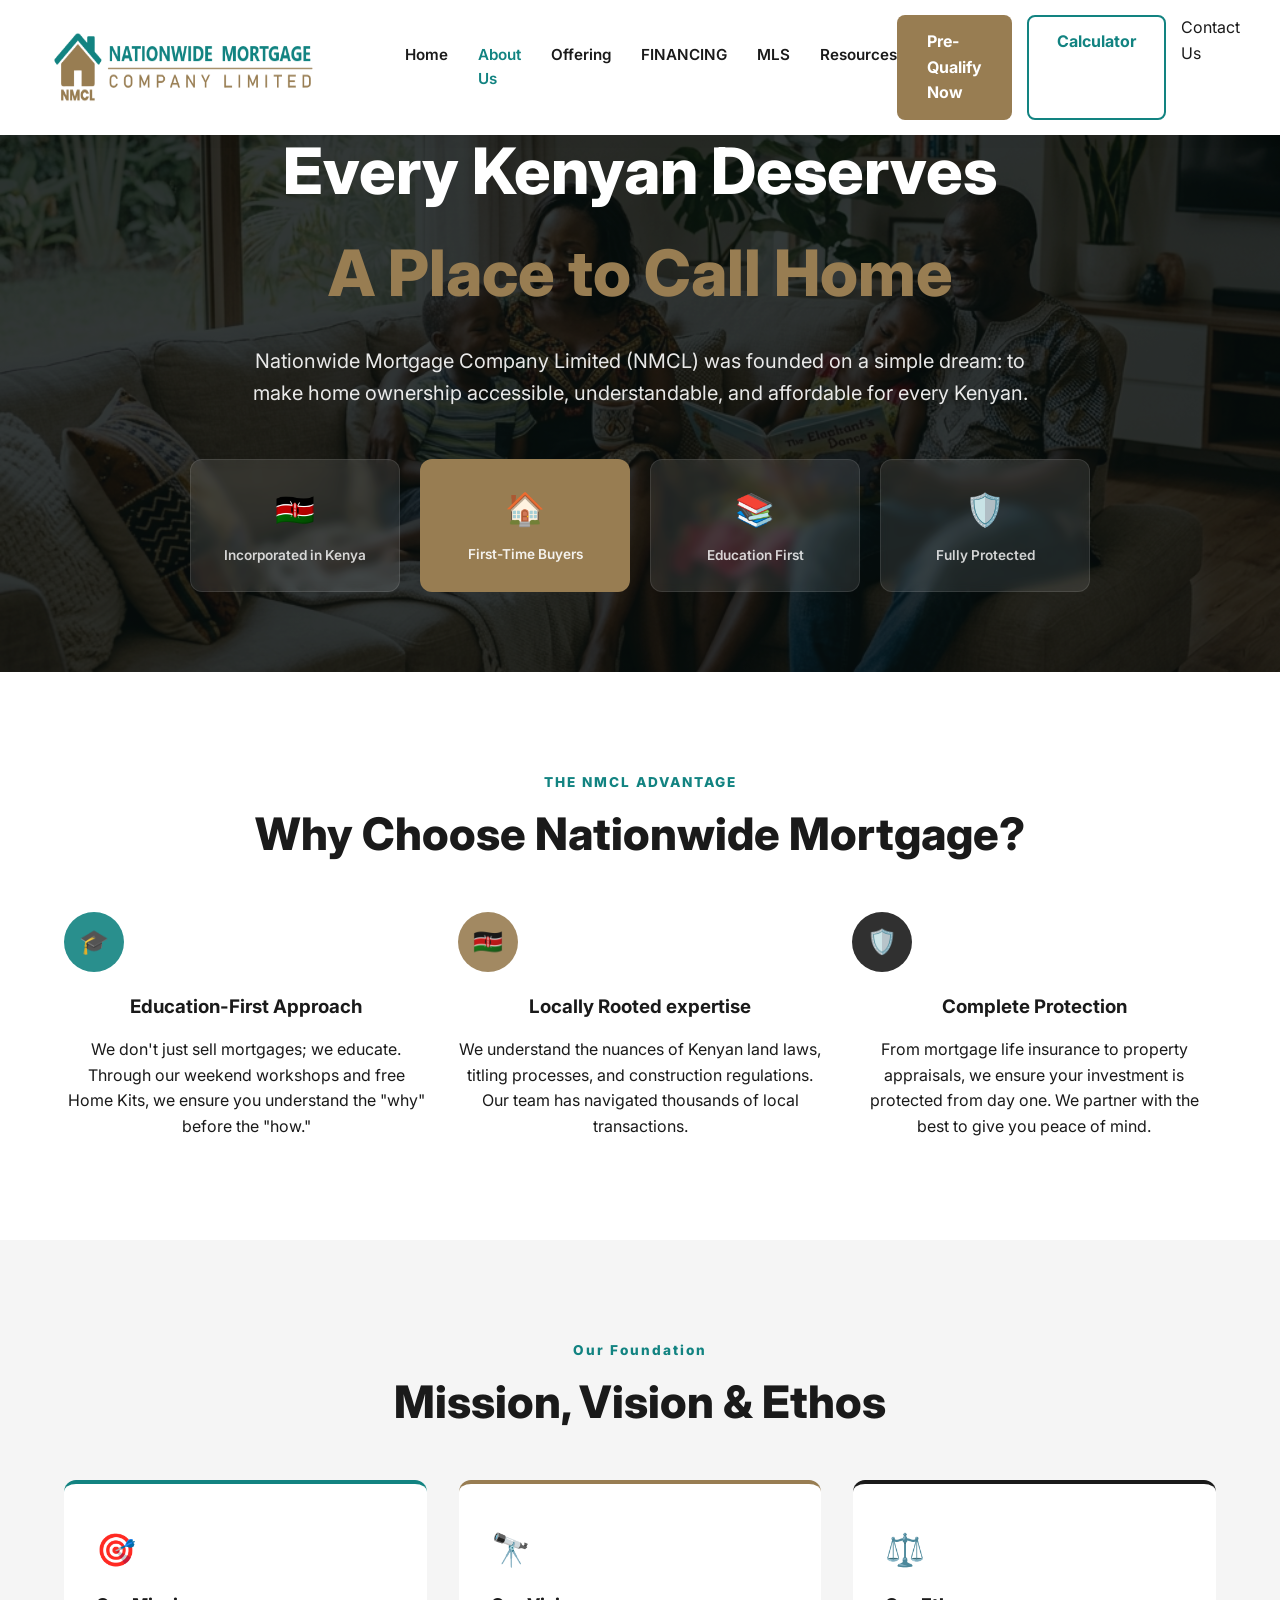
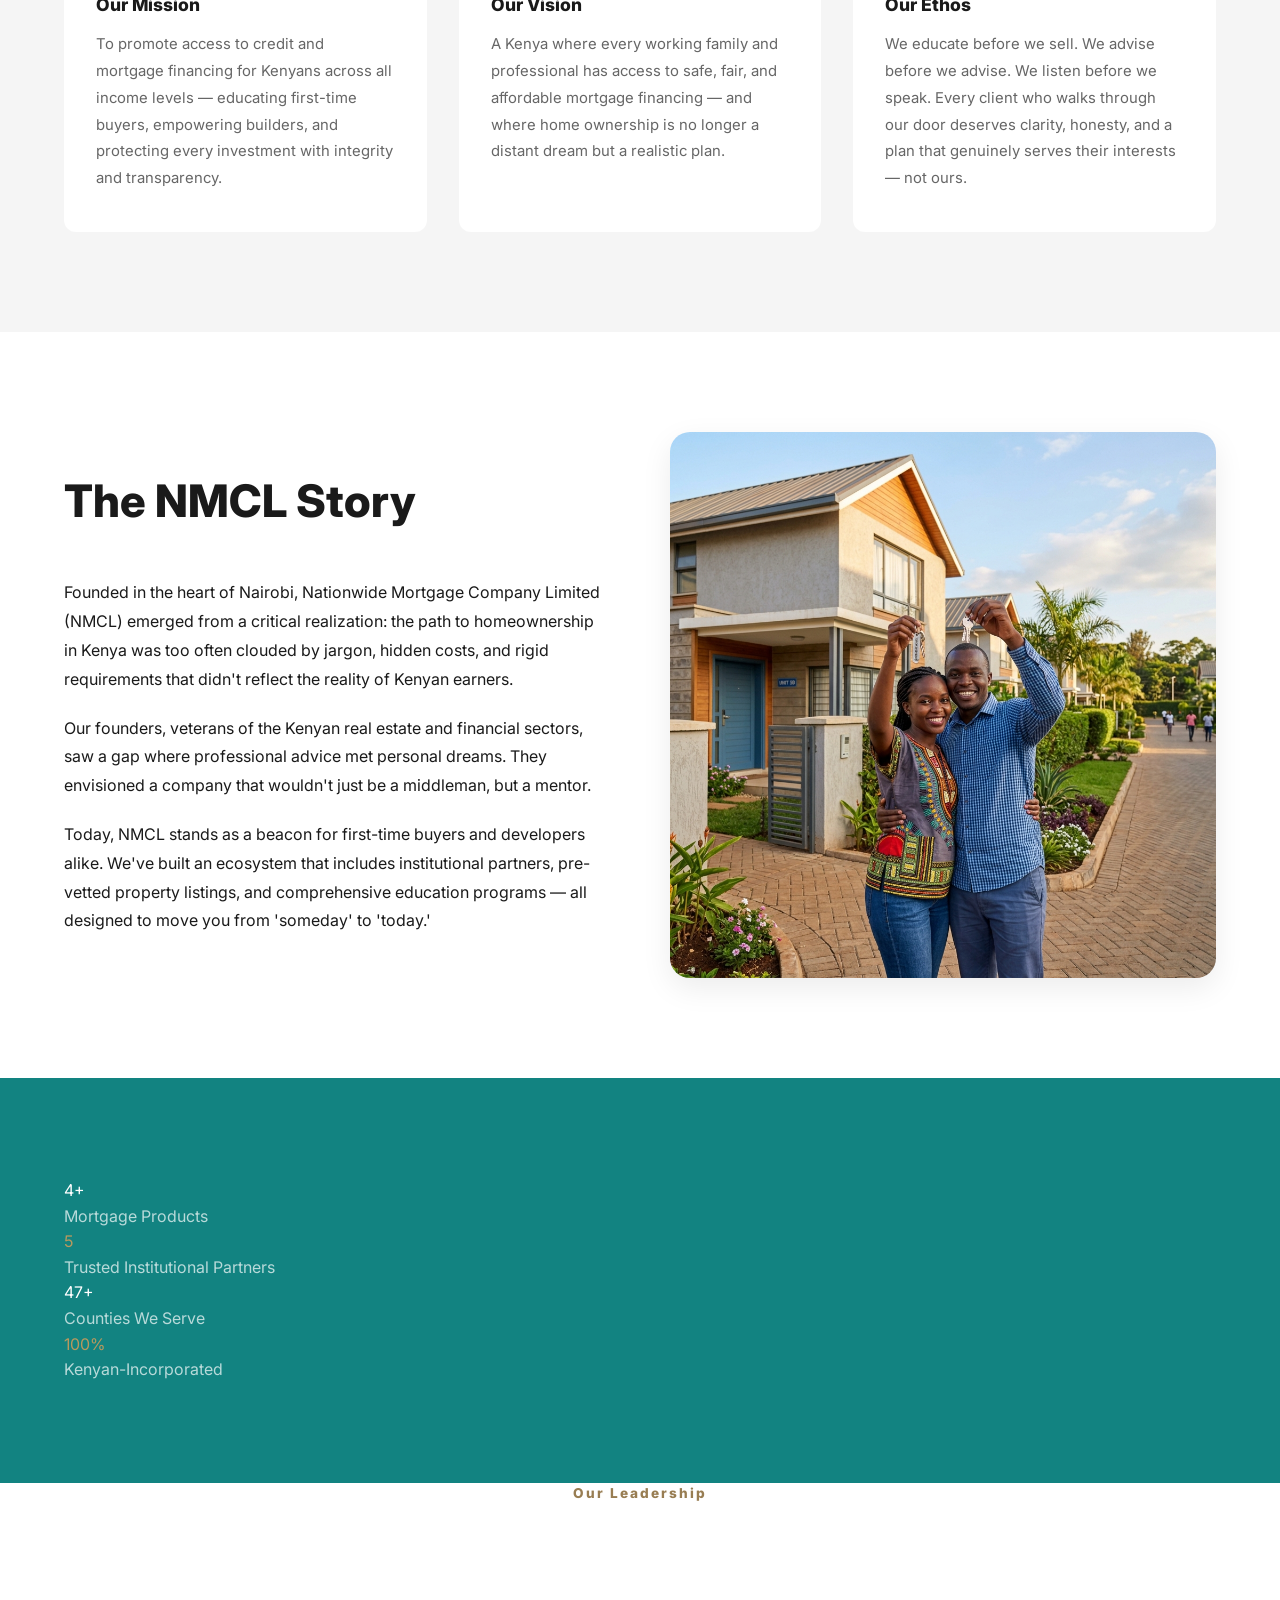
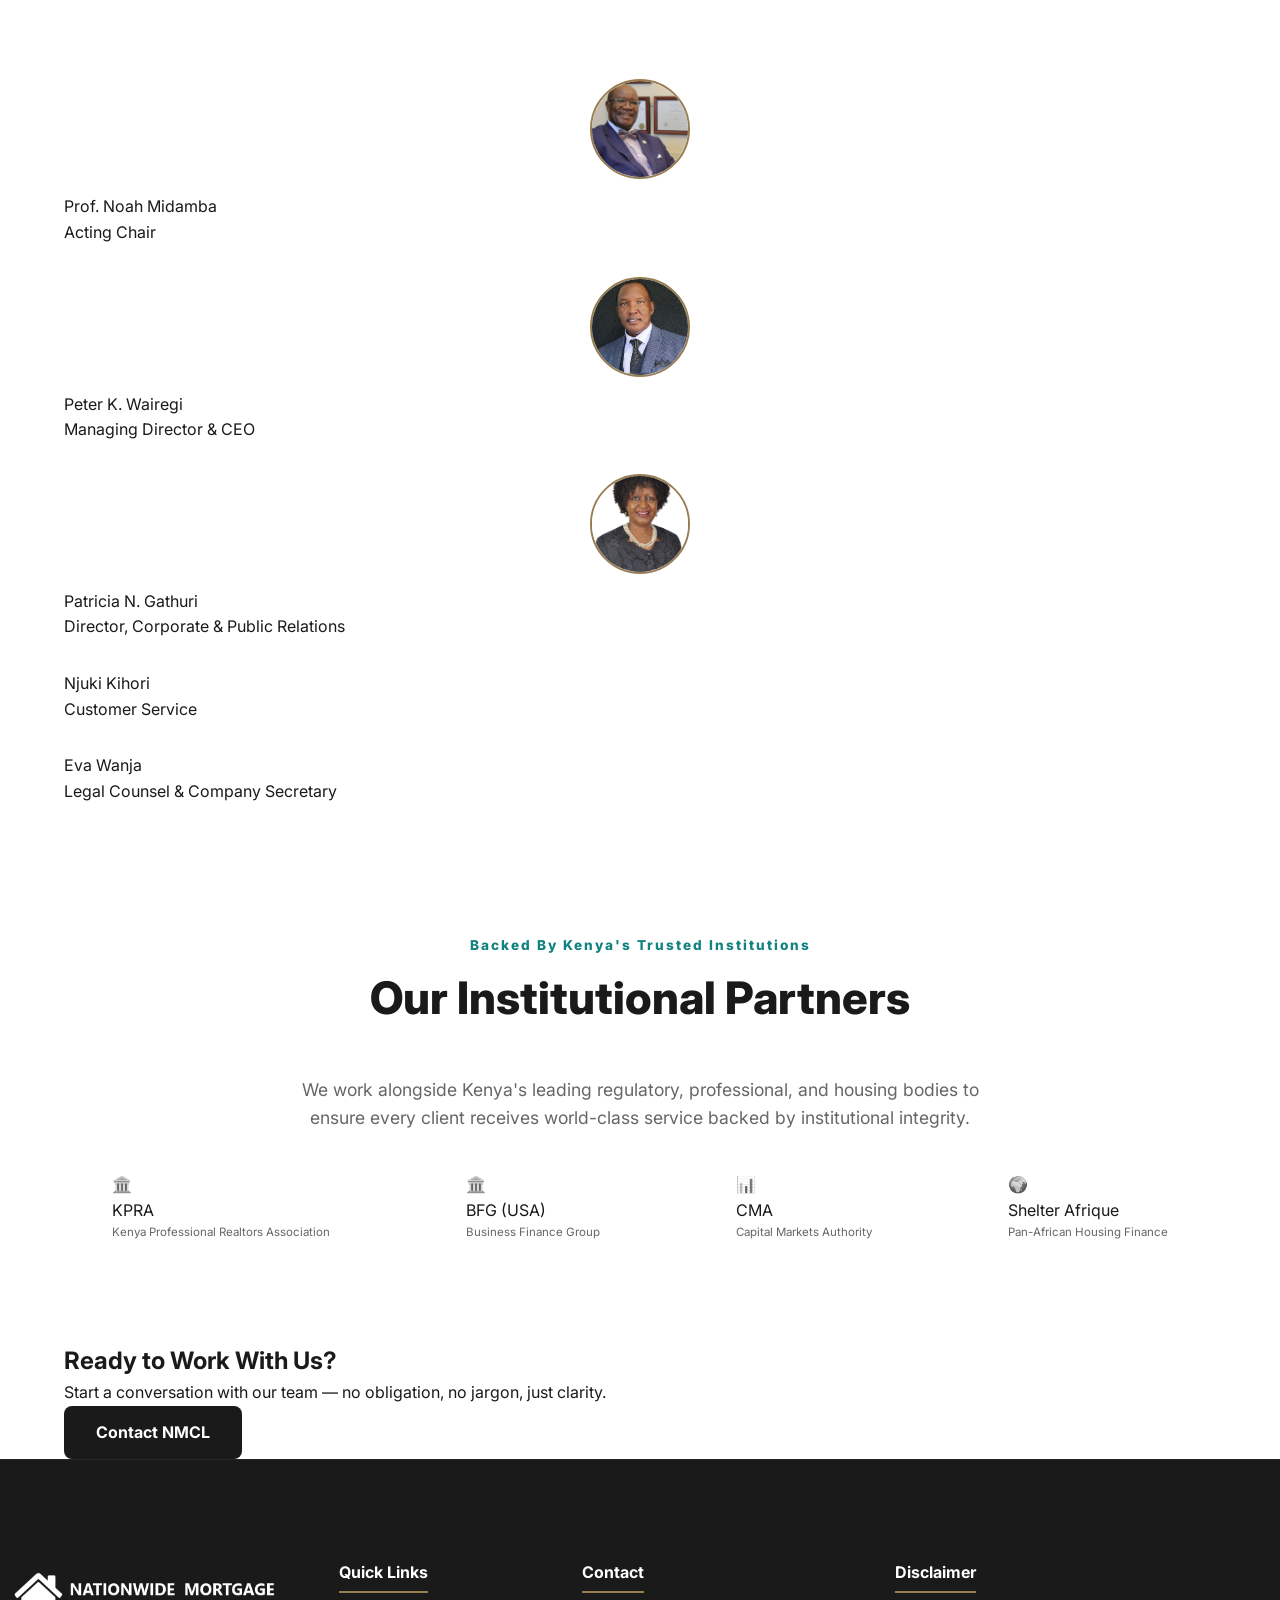
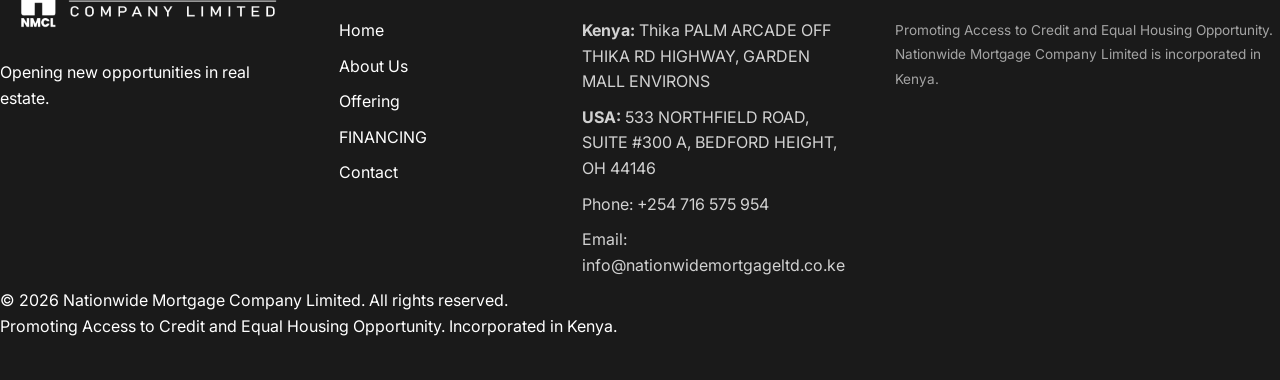
==== commit 5df35b5f: "Expand shallow pages, update navigation, and add new properties from Mi Vida Homes" ====
--- a/about.html
+++ b/about.html
@@ -36,6 +36,8 @@
       <a href="about.html" class="active">About Us</a>
       <a href="how-it-works.html">Offering</a>
       <a href="products.html">FINANCING</a>
+      <a href="mls.html">MLS</a>
+      <a href="resources.html">Resources</a>
     </div>
     <div class="nav-actions">
       <a href="pre-qualify.html" class="btn-gold nav-cta">Pre-Qualify Now</a>
@@ -93,6 +95,33 @@
     </div>
   </section>
 
+  <!-- WHY NMCL? -->
+  <section class="section" style="background:var(--white);">
+    <div class="container">
+      <div class="text-center reveal">
+        <p class="section-label">THE NMCL ADVANTAGE</p>
+        <h2 class="section-title">Why Choose Nationwide Mortgage?</h2>
+      </div>
+      <div style="display:grid; grid-template-columns: repeat(auto-fit, minmax(280px, 1fr)); gap: 30px; margin-top: 50px;">
+        <div class="feature-block reveal">
+          <div class="feature-icon" style="background: var(--teal); color: white; width: 60px; height: 60px; border-radius: 50%; display: flex; align-items: center; justify-content: center; font-size: 1.5rem; margin-bottom: 20px;">🎓</div>
+          <h3>Education-First Approach</h3>
+          <p>We don't just sell mortgages; we educate. Through our weekend workshops and free Home Kits, we ensure you understand the "why" before the "how."</p>
+        </div>
+        <div class="feature-block reveal">
+          <div class="feature-icon" style="background: var(--gold); color: white; width: 60px; height: 60px; border-radius: 50%; display: flex; align-items: center; justify-content: center; font-size: 1.5rem; margin-bottom: 20px;">🇰🇪</div>
+          <h3>Locally Rooted expertise</h3>
+          <p>We understand the nuances of Kenyan land laws, titling processes, and construction regulations. Our team has navigated thousands of local transactions.</p>
+        </div>
+        <div class="feature-block reveal">
+          <div class="feature-icon" style="background: var(--dark); color: white; width: 60px; height: 60px; border-radius: 50%; display: flex; align-items: center; justify-content: center; font-size: 1.5rem; margin-bottom: 20px;">🛡️</div>
+          <h3>Complete Protection</h3>
+          <p>From mortgage life insurance to property appraisals, we ensure your investment is protected from day one. We partner with the best to give you peace of mind.</p>
+        </div>
+      </div>
+    </div>
+  </section>
+
   <!-- MISSION VISION ETHOS -->
   <section class="section" style="background:var(--grey-bg);">
     <div class="container">
@@ -115,6 +144,23 @@
           <div style="font-size:2rem;margin-bottom:16px;">⚖️</div>
           <h3 style="font-size:1.1rem;font-weight:800;color:var(--dark);margin-bottom:12px;">Our Ethos</h3>
           <p style="color:var(--grey-text);line-height:1.8;font-size:0.93rem;">We educate before we sell. We advise before we advise. We listen before we speak. Every client who walks through our door deserves clarity, honesty, and a plan that genuinely serves their interests — not ours.</p>
+        </div>
+      </div>
+    </div>
+  </section>
+
+  <!-- OUR STORY -->
+  <section class="section" style="background: white;">
+    <div class="container">
+      <div class="workshop-grid">
+        <div class="workshop-content reveal">
+          <h2 class="section-title" style="text-align: left; margin-left: 0;">The NMCL Story</h2>
+          <p style="margin-bottom: 20px; line-height: 1.8;">Founded in the heart of Nairobi, Nationwide Mortgage Company Limited (NMCL) emerged from a critical realization: the path to homeownership in Kenya was too often clouded by jargon, hidden costs, and rigid requirements that didn't reflect the reality of Kenyan earners.</p>
+          <p style="margin-bottom: 20px; line-height: 1.8;">Our founders, veterans of the Kenyan real estate and financial sectors, saw a gap where professional advice met personal dreams. They envisioned a company that wouldn't just be a middleman, but a mentor.</p>
+          <p style="line-height: 1.8;">Today, NMCL stands as a beacon for first-time buyers and developers alike. We've built an ecosystem that includes institutional partners, pre-vetted property listings, and comprehensive education programs — all designed to move you from 'someday' to 'today.'</p>
+        </div>
+        <div class="workshop-image reveal">
+           <img src="assets/home-buyer.png" alt="NMCL Founders Vision" style="border-radius: 20px;">
         </div>
       </div>
     </div>
